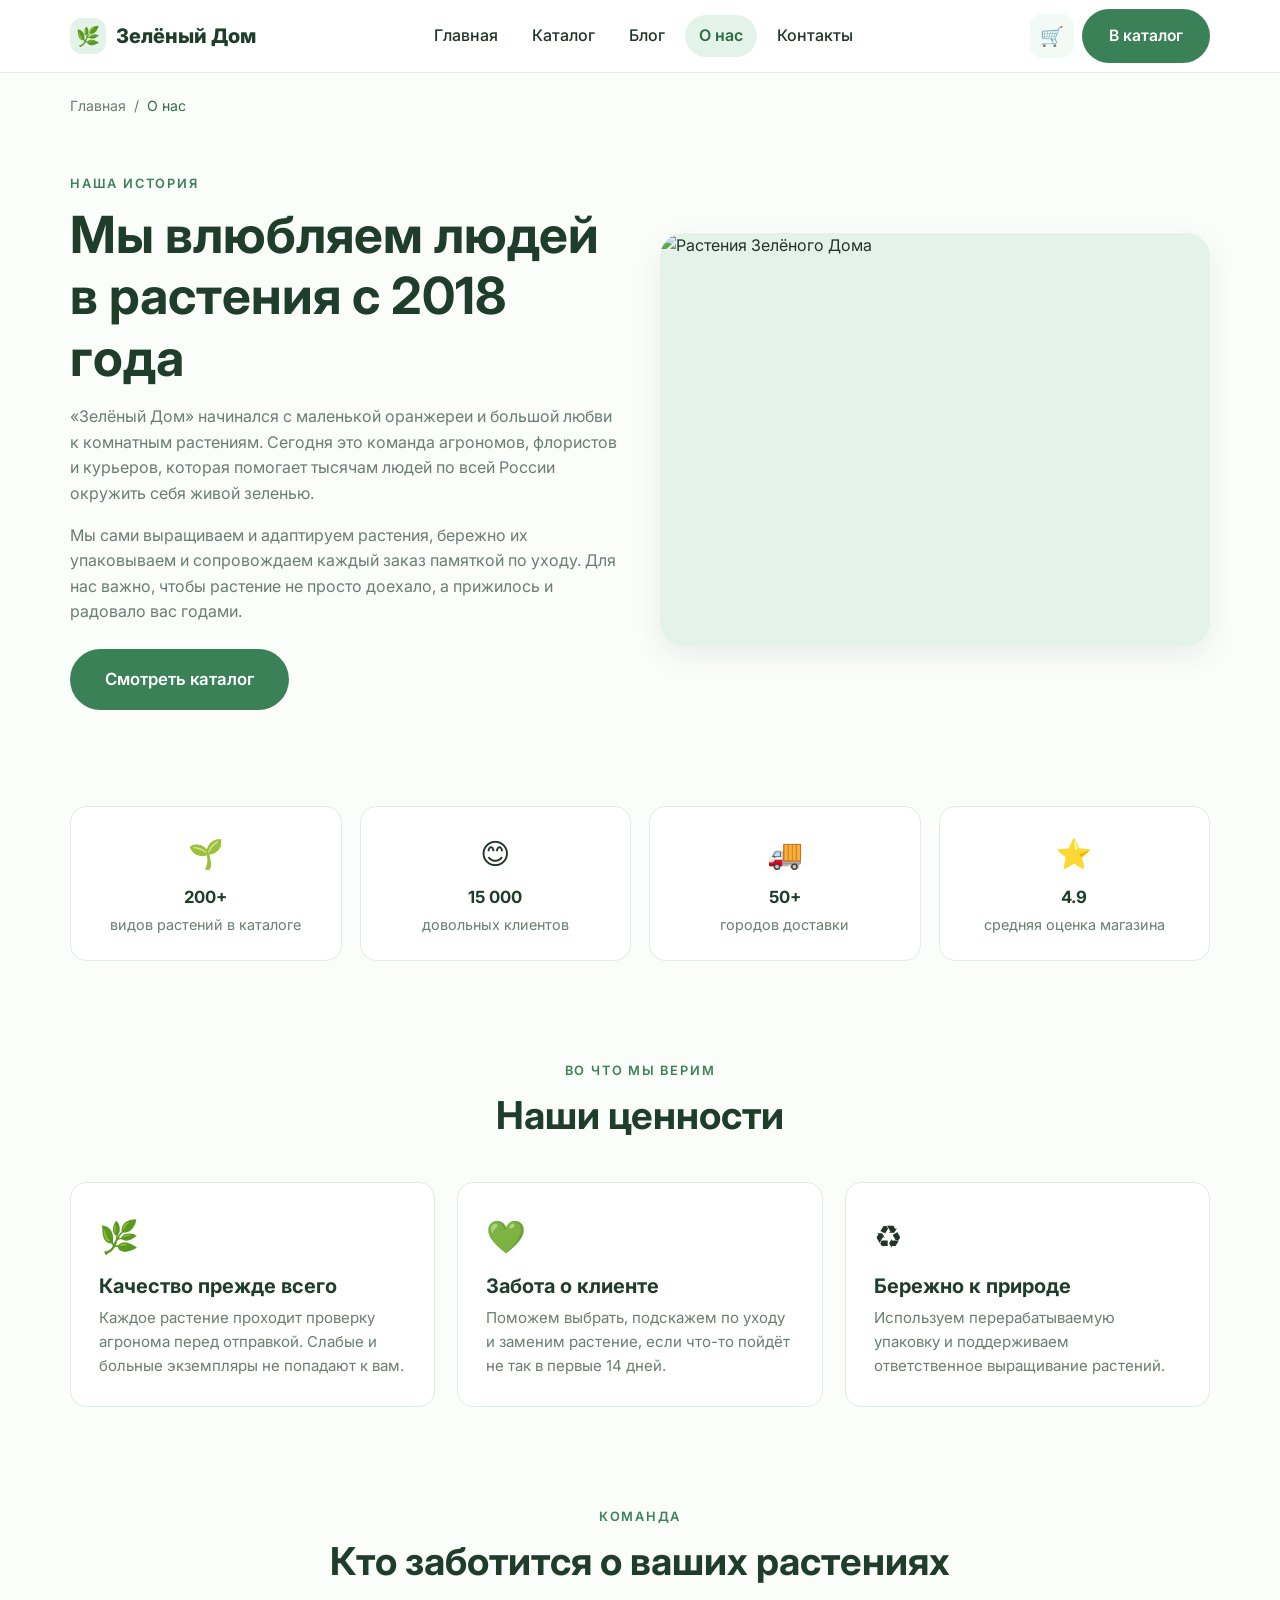
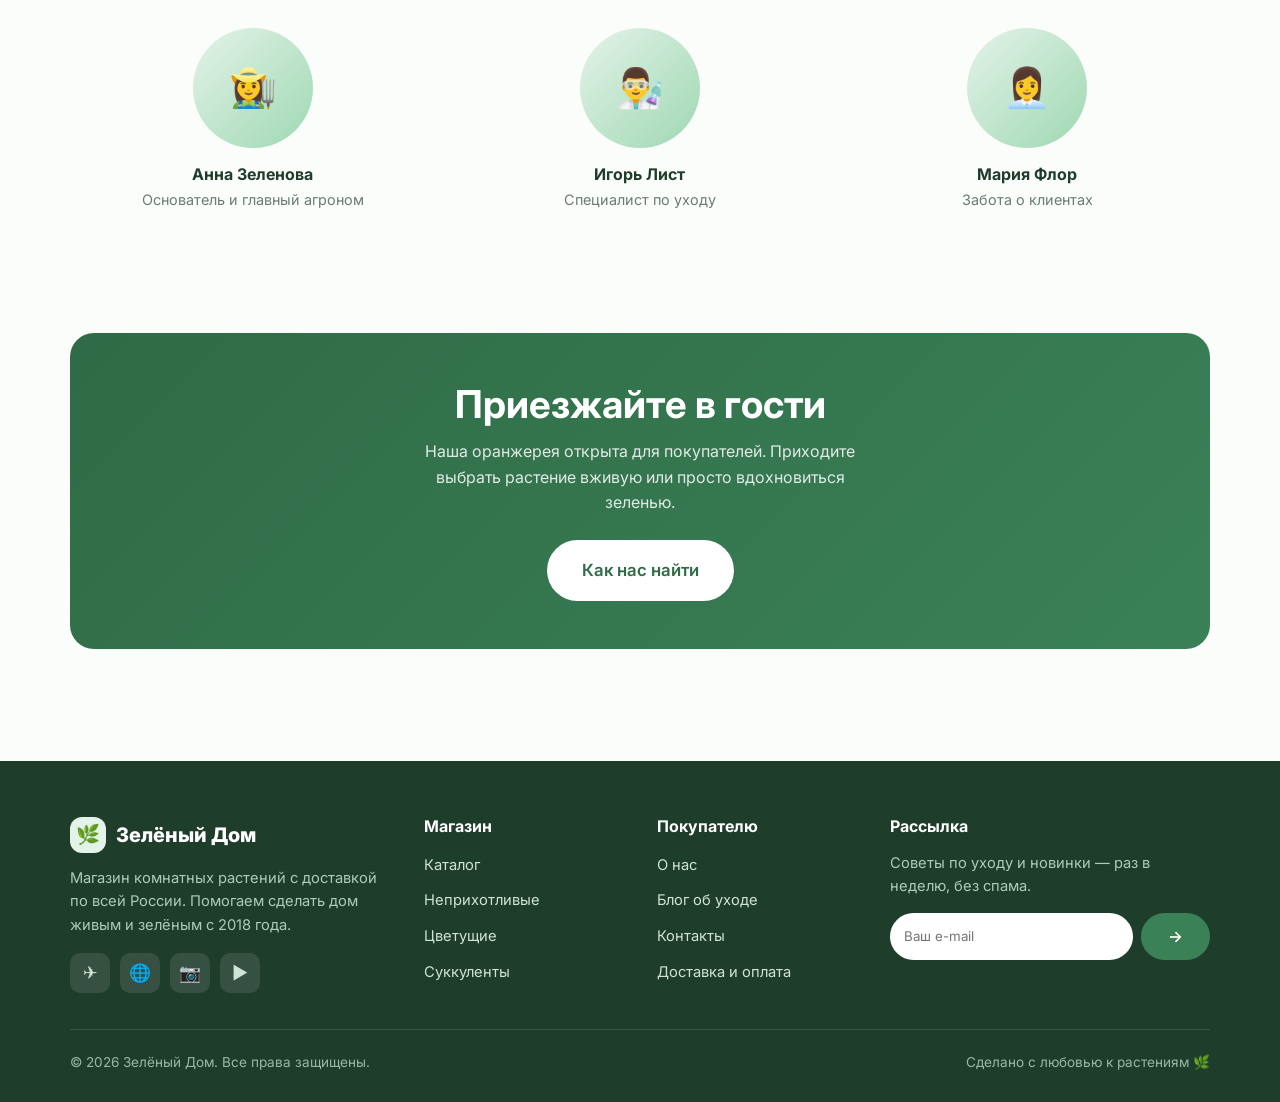
==== about.html @ cf2fc06b "Магазин растений «Зелёный Дом»: многостраничный сайт Главная, каталог с фильтрами, карточки товаров," ====
<!DOCTYPE html>
<html lang="ru">
<head>
  <meta charset="UTF-8">
  <meta name="viewport" content="width=device-width, initial-scale=1.0">
  <title>О нас — Зелёный Дом</title>
  <meta name="description" content="История магазина Зелёный Дом: собственная оранжерея, забота о растениях и клиентах с 2018 года.">
  <link rel="preconnect" href="https://fonts.googleapis.com">
  <link href="https://fonts.googleapis.com/css2?family=Inter:wght@400;500;600;700;800&display=swap" rel="stylesheet">
  <link rel="stylesheet" href="assets/css/style.css">
</head>
<body>
  <div id="site-header"></div>

  <div class="container">
    <nav class="breadcrumbs"><a href="index.html">Главная</a> / <span>О нас</span></nav>
  </div>

  <section class="section section--tight">
    <div class="container">
      <div class="about-hero">
        <div>
          <span class="eyebrow">Наша история</span>
          <h1>Мы влюбляем людей в растения с 2018 года</h1>
          <p style="color:var(--muted); margin:16px 0;">«Зелёный Дом» начинался с маленькой оранжереи и большой любви к комнатным растениям. Сегодня это команда агрономов, флористов и курьеров, которая помогает тысячам людей по всей России окружить себя живой зеленью.</p>
          <p style="color:var(--muted); margin-bottom:24px;">Мы сами выращиваем и адаптируем растения, бережно их упаковываем и сопровождаем каждый заказ памяткой по уходу. Для нас важно, чтобы растение не просто доехало, а прижилось и радовало вас годами.</p>
          <a href="catalog.html" class="btn btn--primary btn--lg">Смотреть каталог</a>
        </div>
        <div class="about-hero__media">
          <img src="https://d8j0ntlcm91z4.cloudfront.net/user_3FA5HrA2WUmKn93gcQgXxpXcgjC/hf_20260625_094816_ffe8cb41-8e81-4eb7-b017-d2959473c478.png" alt="Растения Зелёного Дома">
        </div>
      </div>
    </div>
  </section>

  <!-- Цифры -->
  <section class="section section--tight">
    <div class="container">
      <div class="features">
        <div class="feature"><div class="feature__icon">🌱</div><h3>200+</h3><p>видов растений в каталоге</p></div>
        <div class="feature"><div class="feature__icon">😊</div><h3>15 000</h3><p>довольных клиентов</p></div>
        <div class="feature"><div class="feature__icon">🚚</div><h3>50+</h3><p>городов доставки</p></div>
        <div class="feature"><div class="feature__icon">⭐</div><h3>4.9</h3><p>средняя оценка магазина</p></div>
      </div>
    </div>
  </section>

  <!-- Ценности -->
  <section class="section section--tight">
    <div class="container">
      <div class="section-head"><span class="eyebrow">Во что мы верим</span><h2>Наши ценности</h2></div>
      <div class="values">
        <div class="value"><div class="value__icon">🌿</div><h3>Качество прежде всего</h3><p>Каждое растение проходит проверку агронома перед отправкой. Слабые и больные экземпляры не попадают к вам.</p></div>
        <div class="value"><div class="value__icon">💚</div><h3>Забота о клиенте</h3><p>Поможем выбрать, подскажем по уходу и заменим растение, если что-то пойдёт не так в первые 14 дней.</p></div>
        <div class="value"><div class="value__icon">♻️</div><h3>Бережно к природе</h3><p>Используем перерабатываемую упаковку и поддерживаем ответственное выращивание растений.</p></div>
      </div>
    </div>
  </section>

  <!-- Команда -->
  <section class="section section--tight">
    <div class="container">
      <div class="section-head"><span class="eyebrow">Команда</span><h2>Кто заботится о ваших растениях</h2></div>
      <div class="team">
        <div class="member"><div class="member__avatar">👩‍🌾</div><b>Анна Зеленова</b><span>Основатель и главный агроном</span></div>
        <div class="member"><div class="member__avatar">👨‍🔬</div><b>Игорь Лист</b><span>Специалист по уходу</span></div>
        <div class="member"><div class="member__avatar">👩‍💼</div><b>Мария Флор</b><span>Забота о клиентах</span></div>
      </div>
    </div>
  </section>

  <section class="section">
    <div class="container">
      <div class="cta-band">
        <h2>Приезжайте в гости</h2>
        <p>Наша оранжерея открыта для покупателей. Приходите выбрать растение вживую или просто вдохновиться зеленью.</p>
        <a href="contacts.html" class="btn btn--light btn--lg">Как нас найти</a>
      </div>
    </div>
  </section>

  <div id="site-footer"></div>

  <script src="assets/js/data.js"></script>
  <script src="assets/js/app.js"></script>
</body>
</html>
---- assets/css/style.css ----
/* ============================================================
   Зелёный Дом — магазин растений
   Бело-зелёная палитра, аккуратная типографика, адаптив
   ============================================================ */

:root {
  --green-900: #1f3d2b;
  --green-700: #2f6b46;
  --green-600: #3a8158;
  --green-500: #4caf6e;
  --green-300: #9ed8b1;
  --green-100: #e4f3ea;
  --green-50:  #f2faf5;

  --white: #ffffff;
  --cream: #fbfdfb;
  --ink: #20342a;
  --muted: #6b7d72;
  --line: #e2ece6;

  --gold: #c9a86a;
  --danger: #d8584f;

  --radius: 16px;
  --radius-sm: 10px;
  --shadow: 0 10px 30px rgba(31, 61, 43, 0.08);
  --shadow-lg: 0 20px 50px rgba(31, 61, 43, 0.14);
  --container: 1180px;
  --font: "Inter", "Segoe UI", system-ui, -apple-system, sans-serif;
}

* { box-sizing: border-box; margin: 0; padding: 0; }

html { scroll-behavior: smooth; }

body {
  font-family: var(--font);
  color: var(--ink);
  background: var(--cream);
  line-height: 1.6;
  -webkit-font-smoothing: antialiased;
}

img { max-width: 100%; display: block; }

a { color: inherit; text-decoration: none; }

h1, h2, h3, h4 { line-height: 1.2; color: var(--green-900); font-weight: 700; }
h1 { font-size: clamp(2rem, 5vw, 3.2rem); }
h2 { font-size: clamp(1.6rem, 3.5vw, 2.4rem); }
h3 { font-size: 1.25rem; }

.container {
  width: 100%;
  max-width: var(--container);
  margin: 0 auto;
  padding: 0 20px;
}

.section { padding: 72px 0; }
.section--tight { padding: 48px 0; }

.section-head { text-align: center; max-width: 640px; margin: 0 auto 44px; }
.section-head p { color: var(--muted); margin-top: 12px; }

.eyebrow {
  display: inline-block;
  font-size: .8rem;
  letter-spacing: .14em;
  text-transform: uppercase;
  color: var(--green-600);
  font-weight: 600;
  margin-bottom: 10px;
}

/* ---------- Buttons ---------- */
.btn {
  display: inline-flex;
  align-items: center;
  justify-content: center;
  gap: 8px;
  padding: 13px 26px;
  border-radius: 999px;
  font-weight: 600;
  font-size: .98rem;
  border: 1.5px solid transparent;
  cursor: pointer;
  transition: transform .15s ease, box-shadow .2s ease, background .2s ease, color .2s ease;
  font-family: inherit;
}
.btn:active { transform: translateY(1px); }
.btn--primary { background: var(--green-600); color: #fff; }
.btn--primary:hover { background: var(--green-700); box-shadow: 0 8px 20px rgba(47,107,70,.3); }
.btn--ghost { background: transparent; color: var(--green-700); border-color: var(--green-300); }
.btn--ghost:hover { background: var(--green-100); }
.btn--light { background: #fff; color: var(--green-700); }
.btn--light:hover { box-shadow: var(--shadow); }
.btn--block { width: 100%; }
.btn--lg { padding: 16px 34px; font-size: 1.05rem; }
.btn[disabled] { opacity: .5; cursor: not-allowed; }

/* ---------- Header ---------- */
.header {
  position: sticky;
  top: 0;
  z-index: 100;
  background: rgba(255,255,255,.92);
  backdrop-filter: blur(10px);
  border-bottom: 1px solid var(--line);
}
.header__inner {
  display: flex;
  align-items: center;
  justify-content: space-between;
  height: 72px;
  gap: 20px;
}
.logo { display: flex; align-items: center; gap: 10px; font-weight: 800; font-size: 1.25rem; color: var(--green-900); }
.logo__mark {
  width: 36px; height: 36px;
  display: grid; place-items: center;
  background: var(--green-100);
  border-radius: 12px;
  font-size: 1.2rem;
}
.nav { display: flex; gap: 6px; }
.nav a {
  padding: 8px 14px;
  border-radius: 999px;
  font-weight: 500;
  color: var(--ink);
  transition: background .2s, color .2s;
}
.nav a:hover { background: var(--green-50); color: var(--green-700); }
.nav a.is-active { background: var(--green-100); color: var(--green-700); font-weight: 600; }

.header__actions { display: flex; align-items: center; gap: 8px; }
.icon-btn {
  position: relative;
  width: 44px; height: 44px;
  display: grid; place-items: center;
  border-radius: 12px;
  background: var(--green-50);
  font-size: 1.2rem;
  transition: background .2s;
}
.icon-btn:hover { background: var(--green-100); }
.cart-count {
  position: absolute;
  top: -4px; right: -4px;
  min-width: 20px; height: 20px;
  padding: 0 5px;
  border-radius: 999px;
  background: var(--green-600);
  color: #fff;
  font-size: .72rem;
  font-weight: 700;
  display: grid; place-items: center;
}
.cart-count:empty, .cart-count[data-count="0"] { display: none; }

.burger { display: none; width: 44px; height: 44px; border-radius: 12px; background: var(--green-50); border: none; cursor: pointer; font-size: 1.3rem; }

/* ---------- Hero ---------- */
.hero {
  background: linear-gradient(135deg, var(--green-50) 0%, var(--green-100) 100%);
  overflow: hidden;
}
.hero__inner {
  display: grid;
  grid-template-columns: 1.05fr .95fr;
  align-items: center;
  gap: 40px;
  padding: 70px 0;
}
.hero__text h1 { margin-bottom: 18px; }
.hero__text p { font-size: 1.12rem; color: var(--muted); max-width: 480px; margin-bottom: 28px; }
.hero__cta { display: flex; gap: 12px; flex-wrap: wrap; }
.hero__stats { display: flex; gap: 32px; margin-top: 40px; }
.hero__stats b { display: block; font-size: 1.6rem; color: var(--green-700); }
.hero__stats span { color: var(--muted); font-size: .9rem; }
.hero__media {
  position: relative;
  border-radius: 28px;
  overflow: hidden;
  box-shadow: var(--shadow-lg);
  aspect-ratio: 4/5;
  background: var(--green-300);
}
.hero__media img { width: 100%; height: 100%; object-fit: cover; }
.hero__badge {
  position: absolute;
  left: 18px; bottom: 18px;
  background: rgba(255,255,255,.95);
  padding: 12px 18px;
  border-radius: 14px;
  box-shadow: var(--shadow);
  font-weight: 600;
  font-size: .92rem;
}
.hero__badge span { color: var(--muted); font-weight: 400; display: block; font-size: .8rem; }

/* ---------- Features strip ---------- */
.features { display: grid; grid-template-columns: repeat(4, 1fr); gap: 18px; }
.feature {
  background: #fff;
  border: 1px solid var(--line);
  border-radius: var(--radius);
  padding: 24px;
  text-align: center;
  transition: transform .2s, box-shadow .2s;
}
.feature:hover { transform: translateY(-4px); box-shadow: var(--shadow); }
.feature__icon { font-size: 1.8rem; margin-bottom: 10px; }
.feature h3 { font-size: 1.05rem; margin-bottom: 6px; }
.feature p { color: var(--muted); font-size: .9rem; }

/* ---------- Category chips ---------- */
.chips { display: flex; flex-wrap: wrap; gap: 10px; justify-content: center; }
.chip {
  padding: 9px 18px;
  border-radius: 999px;
  border: 1.5px solid var(--line);
  background: #fff;
  color: var(--ink);
  font-weight: 500;
  font-size: .92rem;
  cursor: pointer;
  transition: all .18s ease;
}
.chip:hover { border-color: var(--green-300); color: var(--green-700); }
.chip.is-active { background: var(--green-600); color: #fff; border-color: var(--green-600); }

/* ---------- Product grid & cards ---------- */
.grid {
  display: grid;
  grid-template-columns: repeat(4, 1fr);
  gap: 24px;
}
.card {
  background: #fff;
  border: 1px solid var(--line);
  border-radius: var(--radius);
  overflow: hidden;
  display: flex;
  flex-direction: column;
  transition: transform .2s ease, box-shadow .2s ease;
  position: relative;
}
.card:hover { transform: translateY(-6px); box-shadow: var(--shadow-lg); }
.card__media {
  position: relative;
  aspect-ratio: 1/1;
  background: linear-gradient(135deg, var(--green-50), var(--green-100));
  overflow: hidden;
}
.card__media img { width: 100%; height: 100%; object-fit: cover; transition: transform .4s ease; }
.card:hover .card__media img { transform: scale(1.05); }
.card__badge {
  position: absolute;
  top: 12px; left: 12px;
  padding: 5px 12px;
  border-radius: 999px;
  background: var(--green-600);
  color: #fff;
  font-size: .72rem;
  font-weight: 700;
  letter-spacing: .03em;
}
.card__badge--sale { background: var(--gold); }
.card__fav {
  position: absolute;
  top: 10px; right: 10px;
  width: 38px; height: 38px;
  border-radius: 50%;
  background: rgba(255,255,255,.9);
  display: grid; place-items: center;
  font-size: 1rem;
  border: none; cursor: pointer;
  transition: transform .15s, background .2s;
}
.card__fav:hover { transform: scale(1.1); background: #fff; }
.card__body { padding: 18px; display: flex; flex-direction: column; flex: 1; gap: 6px; }
.card__latin { font-size: .8rem; color: var(--muted); font-style: italic; }
.card__title { font-size: 1.08rem; color: var(--green-900); font-weight: 700; }
.card__title a:hover { color: var(--green-600); }
.card__short { font-size: .88rem; color: var(--muted); flex: 1; }
.card__meta { display: flex; gap: 12px; font-size: .8rem; color: var(--muted); margin-top: 4px; }
.card__meta span { display: inline-flex; align-items: center; gap: 4px; }
.card__foot { display: flex; align-items: center; justify-content: space-between; margin-top: 12px; gap: 10px; }
.price { display: flex; align-items: baseline; gap: 8px; }
.price b { font-size: 1.25rem; color: var(--green-900); }
.price s { color: var(--muted); font-size: .9rem; }
.card .btn--add { padding: 10px 16px; font-size: .9rem; }

/* ---------- Empty / notice ---------- */
.notice {
  text-align: center;
  padding: 60px 20px;
  color: var(--muted);
}
.notice__emoji { font-size: 3rem; margin-bottom: 14px; }

/* ---------- Breadcrumbs ---------- */
.breadcrumbs { display: flex; gap: 8px; font-size: .88rem; color: var(--muted); padding: 22px 0 4px; flex-wrap: wrap; }
.breadcrumbs a:hover { color: var(--green-600); }
.breadcrumbs span { color: var(--green-700); }

/* ---------- Product page ---------- */
.product {
  display: grid;
  grid-template-columns: 1fr 1fr;
  gap: 44px;
  align-items: start;
  padding: 24px 0 16px;
}
.product__media {
  border-radius: 24px;
  overflow: hidden;
  box-shadow: var(--shadow);
  aspect-ratio: 1/1;
  background: linear-gradient(135deg, var(--green-50), var(--green-100));
  position: relative;
}
.product__media img { width: 100%; height: 100%; object-fit: cover; }
.product__info h1 { margin: 6px 0 4px; }
.product__latin { font-style: italic; color: var(--muted); margin-bottom: 16px; }
.product__price { display: flex; align-items: baseline; gap: 12px; margin: 18px 0; }
.product__price b { font-size: 2rem; color: var(--green-900); }
.product__price s { color: var(--muted); }
.product__desc { color: #41544a; margin-bottom: 22px; }
.specs { display: grid; grid-template-columns: 1fr 1fr; gap: 14px; margin-bottom: 26px; }
.spec {
  background: var(--green-50);
  border-radius: var(--radius-sm);
  padding: 14px 16px;
}
.spec span { display: block; font-size: .78rem; color: var(--muted); margin-bottom: 2px; }
.spec b { color: var(--green-900); font-weight: 600; font-size: .95rem; }
.qty {
  display: inline-flex;
  align-items: center;
  border: 1.5px solid var(--line);
  border-radius: 999px;
  overflow: hidden;
}
.qty button { width: 42px; height: 46px; border: none; background: #fff; font-size: 1.2rem; cursor: pointer; color: var(--green-700); }
.qty button:hover { background: var(--green-50); }
.qty input { width: 46px; text-align: center; border: none; font-size: 1rem; font-weight: 600; font-family: inherit; }
.product__buy { display: flex; gap: 12px; align-items: center; flex-wrap: wrap; margin-bottom: 18px; }
.product__tags { display: flex; gap: 8px; flex-wrap: wrap; }
.tag { background: var(--green-100); color: var(--green-700); padding: 5px 12px; border-radius: 999px; font-size: .8rem; font-weight: 500; }

/* ---------- Cart ---------- */
.cart-layout { display: grid; grid-template-columns: 1.6fr .9fr; gap: 30px; align-items: start; }
.cart-item {
  display: grid;
  grid-template-columns: 90px 1fr auto;
  gap: 16px;
  align-items: center;
  background: #fff;
  border: 1px solid var(--line);
  border-radius: var(--radius);
  padding: 14px;
  margin-bottom: 14px;
}
.cart-item__img { width: 90px; height: 90px; border-radius: 12px; object-fit: cover; background: var(--green-100); }
.cart-item__name { font-weight: 700; color: var(--green-900); }
.cart-item__latin { font-size: .82rem; color: var(--muted); font-style: italic; }
.cart-item__controls { display: flex; align-items: center; gap: 16px; margin-top: 8px; }
.cart-item__price { font-weight: 700; color: var(--green-900); white-space: nowrap; }
.cart-item__remove { background: none; border: none; color: var(--muted); cursor: pointer; font-size: .85rem; transition: color .2s; }
.cart-item__remove:hover { color: var(--danger); }
.qty--sm button { width: 34px; height: 36px; font-size: 1rem; }
.qty--sm input { width: 38px; }

.summary {
  background: #fff;
  border: 1px solid var(--line);
  border-radius: var(--radius);
  padding: 24px;
  position: sticky;
  top: 90px;
}
.summary h3 { margin-bottom: 16px; }
.summary__row { display: flex; justify-content: space-between; padding: 8px 0; color: var(--muted); }
.summary__row--total { border-top: 1px solid var(--line); margin-top: 8px; padding-top: 16px; color: var(--green-900); font-size: 1.2rem; font-weight: 700; }
.summary__row--total span:last-child { color: var(--green-700); }
.promo { display: flex; gap: 8px; margin: 14px 0; }
.promo input { flex: 1; }

/* ---------- Forms ---------- */
.field { margin-bottom: 16px; }
.field label { display: block; font-size: .88rem; font-weight: 600; color: var(--green-900); margin-bottom: 6px; }
.field input, .field textarea, .field select {
  width: 100%;
  padding: 12px 14px;
  border: 1.5px solid var(--line);
  border-radius: var(--radius-sm);
  font-family: inherit;
  font-size: .98rem;
  background: #fff;
  transition: border .2s, box-shadow .2s;
}
.field input:focus, .field textarea:focus, .field select:focus {
  outline: none;
  border-color: var(--green-500);
  box-shadow: 0 0 0 3px var(--green-100);
}
.field textarea { resize: vertical; min-height: 110px; }
.field--error input, .field--error textarea { border-color: var(--danger); }
.field__err { color: var(--danger); font-size: .8rem; margin-top: 4px; display: none; }
.field--error .field__err { display: block; }
.form-row { display: grid; grid-template-columns: 1fr 1fr; gap: 16px; }
.radio-card {
  display: flex; gap: 12px; align-items: flex-start;
  border: 1.5px solid var(--line);
  border-radius: var(--radius-sm);
  padding: 14px;
  cursor: pointer;
  margin-bottom: 10px;
  transition: border .2s, background .2s;
}
.radio-card:hover { border-color: var(--green-300); }
.radio-card input { margin-top: 4px; accent-color: var(--green-600); }
.radio-card b { color: var(--green-900); }
.radio-card span { display: block; font-size: .85rem; color: var(--muted); }
.radio-card:has(input:checked) { border-color: var(--green-500); background: var(--green-50); }

/* ---------- Blog ---------- */
.article-card {
  background: #fff;
  border: 1px solid var(--line);
  border-radius: var(--radius);
  overflow: hidden;
  display: flex;
  flex-direction: column;
  transition: transform .2s, box-shadow .2s;
}
.article-card:hover { transform: translateY(-5px); box-shadow: var(--shadow); }
.article-card__media { aspect-ratio: 16/10; background: linear-gradient(135deg, var(--green-100), var(--green-300)); overflow: hidden; }
.article-card__media img { width: 100%; height: 100%; object-fit: cover; }
.article-card__body { padding: 20px; display: flex; flex-direction: column; gap: 10px; flex: 1; }
.article-card__tag { align-self: flex-start; background: var(--green-100); color: var(--green-700); font-size: .75rem; font-weight: 600; padding: 4px 10px; border-radius: 999px; }
.article-card h3 { font-size: 1.15rem; }
.article-card__date { font-size: .82rem; color: var(--muted); }
.article-card p { color: var(--muted); font-size: .92rem; flex: 1; }
.article-card__more { color: var(--green-600); font-weight: 600; font-size: .9rem; }

.post { max-width: 760px; margin: 0 auto; }
.post__cover { border-radius: 22px; overflow: hidden; margin: 20px 0 28px; aspect-ratio: 16/8; background: var(--green-100); }
.post__cover img { width: 100%; height: 100%; object-fit: cover; }
.post__meta { display: flex; gap: 12px; align-items: center; color: var(--muted); font-size: .9rem; margin-bottom: 14px; }
.post p { margin-bottom: 16px; color: #41544a; font-size: 1.05rem; }

/* ---------- About ---------- */
.about-hero { display: grid; grid-template-columns: 1fr 1fr; gap: 40px; align-items: center; }
.about-hero__media { border-radius: 24px; overflow: hidden; box-shadow: var(--shadow); aspect-ratio: 4/3; background: var(--green-100); }
.about-hero__media img { width: 100%; height: 100%; object-fit: cover; }
.values { display: grid; grid-template-columns: repeat(3, 1fr); gap: 22px; }
.value { background: #fff; border: 1px solid var(--line); border-radius: var(--radius); padding: 28px; }
.value__icon { font-size: 2rem; margin-bottom: 12px; }
.value h3 { margin-bottom: 8px; }
.value p { color: var(--muted); font-size: .94rem; }
.team { display: grid; grid-template-columns: repeat(3, 1fr); gap: 22px; }
.member { text-align: center; }
.member__avatar { width: 120px; height: 120px; border-radius: 50%; margin: 0 auto 14px; background: linear-gradient(135deg, var(--green-100), var(--green-300)); display: grid; place-items: center; font-size: 2.4rem; }
.member b { display: block; color: var(--green-900); }
.member span { color: var(--muted); font-size: .9rem; }

/* ---------- Contacts ---------- */
.contacts-layout { display: grid; grid-template-columns: 1fr 1fr; gap: 40px; align-items: start; }
.contact-list { list-style: none; display: flex; flex-direction: column; gap: 18px; }
.contact-list li { display: flex; gap: 14px; align-items: flex-start; }
.contact-list .ci { width: 46px; height: 46px; border-radius: 12px; background: var(--green-100); display: grid; place-items: center; font-size: 1.3rem; flex-shrink: 0; }
.contact-list span { display: block; font-size: .82rem; color: var(--muted); }
.contact-list b { color: var(--green-900); }
.map-embed { border-radius: 20px; overflow: hidden; height: 280px; border: 1px solid var(--line); margin-top: 24px; }
.map-embed iframe { width: 100%; height: 100%; border: 0; }

/* ---------- CTA band ---------- */
.cta-band {
  background: linear-gradient(135deg, var(--green-700), var(--green-600));
  color: #fff;
  border-radius: 24px;
  padding: 48px;
  text-align: center;
}
.cta-band h2 { color: #fff; margin-bottom: 12px; }
.cta-band p { color: rgba(255,255,255,.85); max-width: 480px; margin: 0 auto 24px; }

/* ---------- Toast ---------- */
.toast {
  position: fixed;
  bottom: 24px; left: 50%;
  transform: translateX(-50%) translateY(120px);
  background: var(--green-900);
  color: #fff;
  padding: 14px 22px;
  border-radius: 999px;
  box-shadow: var(--shadow-lg);
  font-weight: 500;
  z-index: 1000;
  transition: transform .3s cubic-bezier(.2,.8,.2,1);
  display: flex; align-items: center; gap: 8px;
}
.toast.is-visible { transform: translateX(-50%) translateY(0); }

/* ---------- Footer ---------- */
.footer { background: var(--green-900); color: #cfe3d6; padding: 56px 0 28px; margin-top: 40px; }
.footer__grid { display: grid; grid-template-columns: 1.6fr 1fr 1fr 1.4fr; gap: 30px; margin-bottom: 36px; }
.footer__grid h4 { color: #fff; margin-bottom: 16px; font-size: 1rem; }
.footer .logo { color: #fff; margin-bottom: 14px; }
.footer p { font-size: .92rem; color: #aecbb9; }
.footer ul { list-style: none; display: flex; flex-direction: column; gap: 10px; }
.footer ul a { color: #cfe3d6; font-size: .92rem; transition: color .2s; }
.footer ul a:hover { color: #fff; }
.footer__news { display: flex; gap: 8px; margin-top: 14px; }
.footer__news input { flex: 1; padding: 11px 14px; border-radius: 999px; border: none; font-family: inherit; }
.socials { display: flex; gap: 10px; margin-top: 16px; }
.socials a { width: 40px; height: 40px; border-radius: 10px; background: rgba(255,255,255,.1); display: grid; place-items: center; font-size: 1.1rem; transition: background .2s; }
.socials a:hover { background: rgba(255,255,255,.2); }
.footer__bottom { border-top: 1px solid rgba(255,255,255,.12); padding-top: 22px; display: flex; justify-content: space-between; gap: 16px; flex-wrap: wrap; font-size: .85rem; color: #9bb8a7; }

/* ---------- Image fallback (если CDN недоступен) ---------- */
.img-fallback::after {
  content: "🪴";
  position: absolute;
  inset: 0;
  display: grid;
  place-items: center;
  font-size: 3.4rem;
  background: linear-gradient(135deg, var(--green-50), var(--green-100));
}
.hide-sm { display: inline-flex; }

/* ---------- Mobile menu ---------- */
.mobile-nav {
  display: none;
  position: fixed;
  inset: 72px 0 0;
  background: #fff;
  z-index: 99;
  padding: 24px 20px;
  flex-direction: column;
  gap: 6px;
}
.mobile-nav.is-open { display: flex; }
.mobile-nav a { padding: 14px 16px; border-radius: 12px; font-weight: 600; font-size: 1.05rem; }
.mobile-nav a:hover { background: var(--green-50); }

/* ---------- Responsive ---------- */
@media (max-width: 960px) {
  .grid { grid-template-columns: repeat(3, 1fr); }
  .features { grid-template-columns: repeat(2, 1fr); }
  .footer__grid { grid-template-columns: 1fr 1fr; }
}
@media (max-width: 760px) {
  .nav { display: none; }
  .hide-sm { display: none; }
  .burger { display: grid; place-items: center; }
  .hero__inner { grid-template-columns: 1fr; }
  .hero__media { order: -1; aspect-ratio: 16/12; }
  .product { grid-template-columns: 1fr; }
  .cart-layout { grid-template-columns: 1fr; }
  .about-hero, .contacts-layout { grid-template-columns: 1fr; }
  .values, .team { grid-template-columns: 1fr; }
  .grid { grid-template-columns: repeat(2, 1fr); }
  .form-row { grid-template-columns: 1fr; }
  .summary { position: static; }
  .cta-band { padding: 32px 22px; }
}
@media (max-width: 460px) {
  .grid { grid-template-columns: 1fr; }
  .features { grid-template-columns: 1fr; }
  .specs { grid-template-columns: 1fr; }
  .hero__stats { gap: 20px; }
}
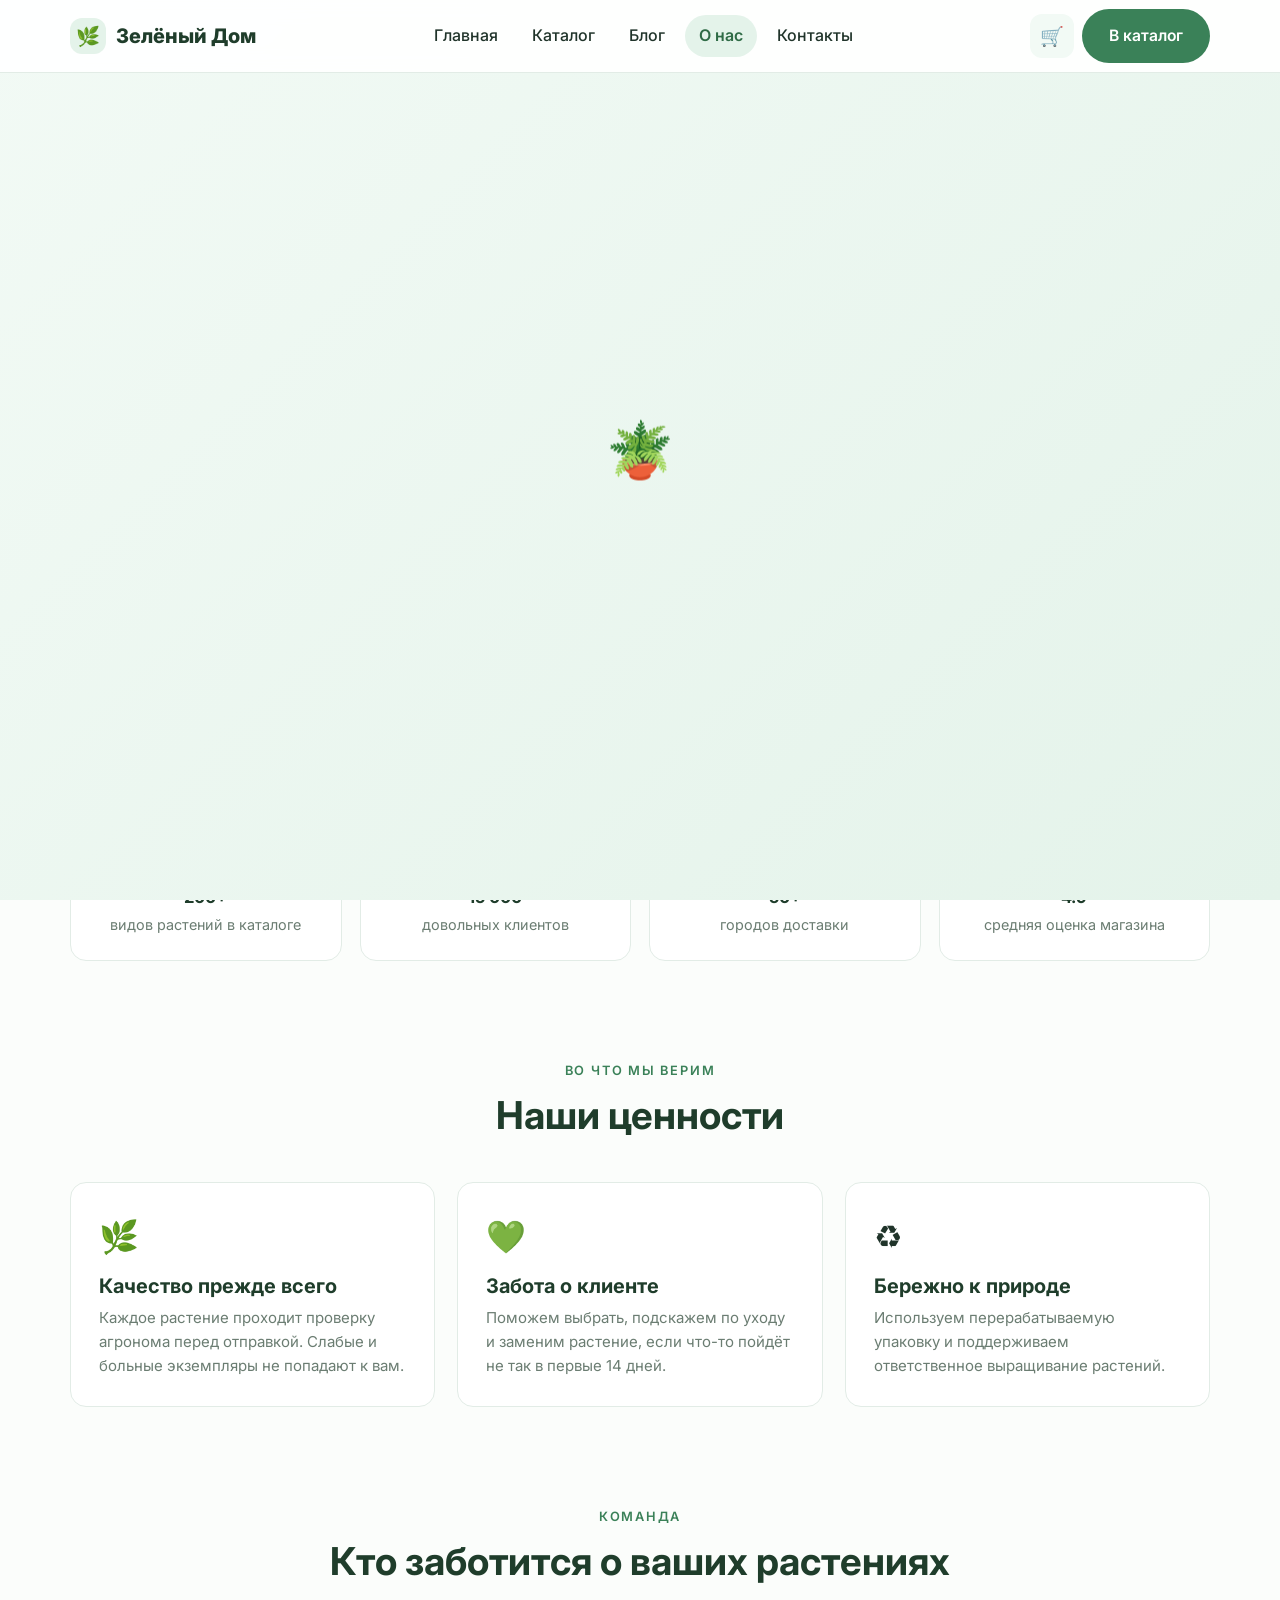
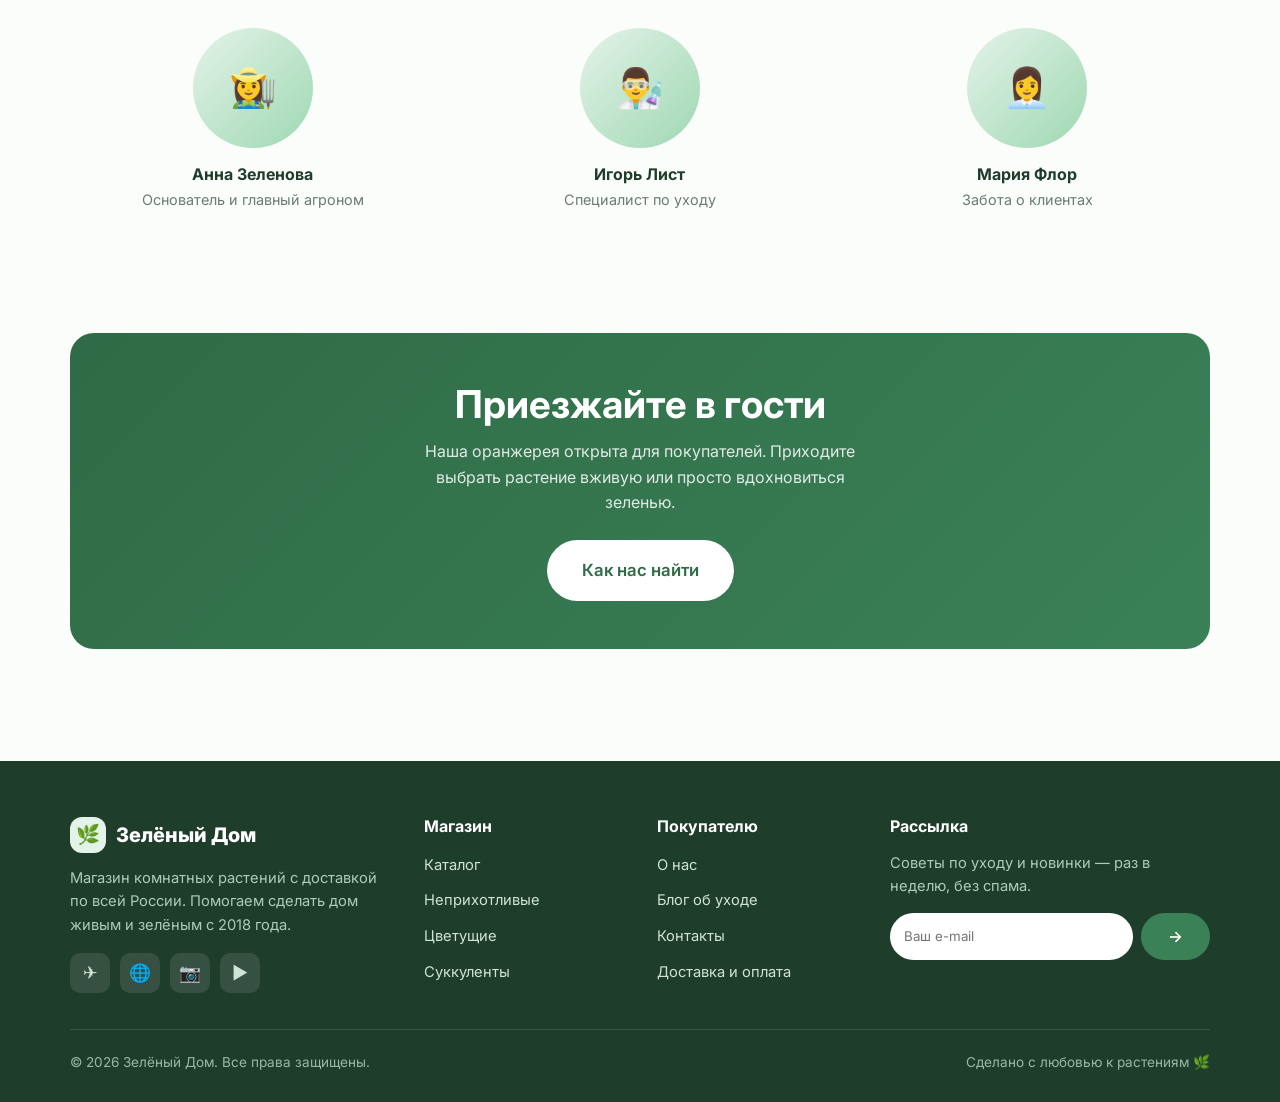
==== commit 9f31229e: "Заглушки для hero-изображений на главной и странице О нас Co-Authored-By: Claude Opus 4.8 <noreply@a" ====
--- a/about.html
+++ b/about.html
@@ -27,7 +27,7 @@
           <a href="catalog.html" class="btn btn--primary btn--lg">Смотреть каталог</a>
         </div>
         <div class="about-hero__media">
-          <img src="https://d8j0ntlcm91z4.cloudfront.net/user_3FA5HrA2WUmKn93gcQgXxpXcgjC/hf_20260625_094816_ffe8cb41-8e81-4eb7-b017-d2959473c478.png" alt="Растения Зелёного Дома">
+          <img src="https://d8j0ntlcm91z4.cloudfront.net/user_3FA5HrA2WUmKn93gcQgXxpXcgjC/hf_20260625_094816_ffe8cb41-8e81-4eb7-b017-d2959473c478.png" alt="Растения Зелёного Дома" onerror="this.style.display='none';this.parentElement.classList.add('img-fallback');">
         </div>
       </div>
     </div>
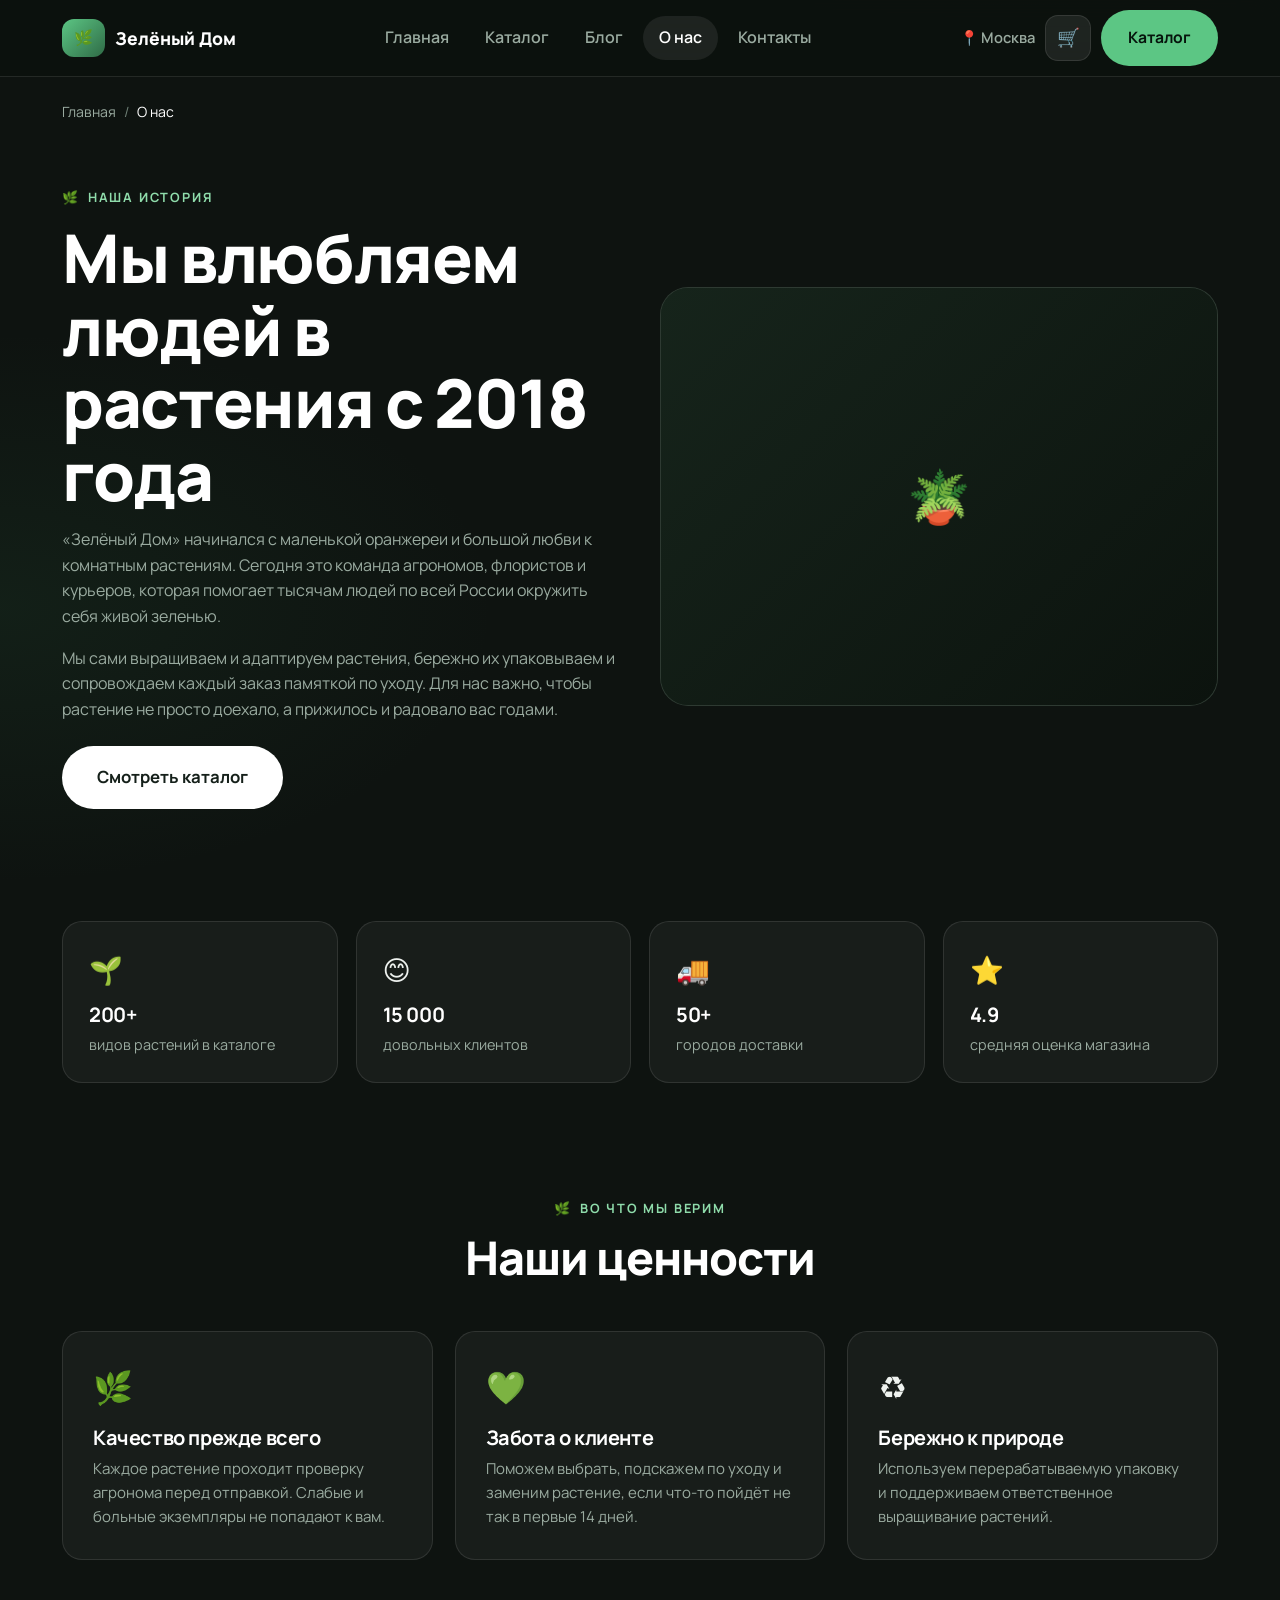
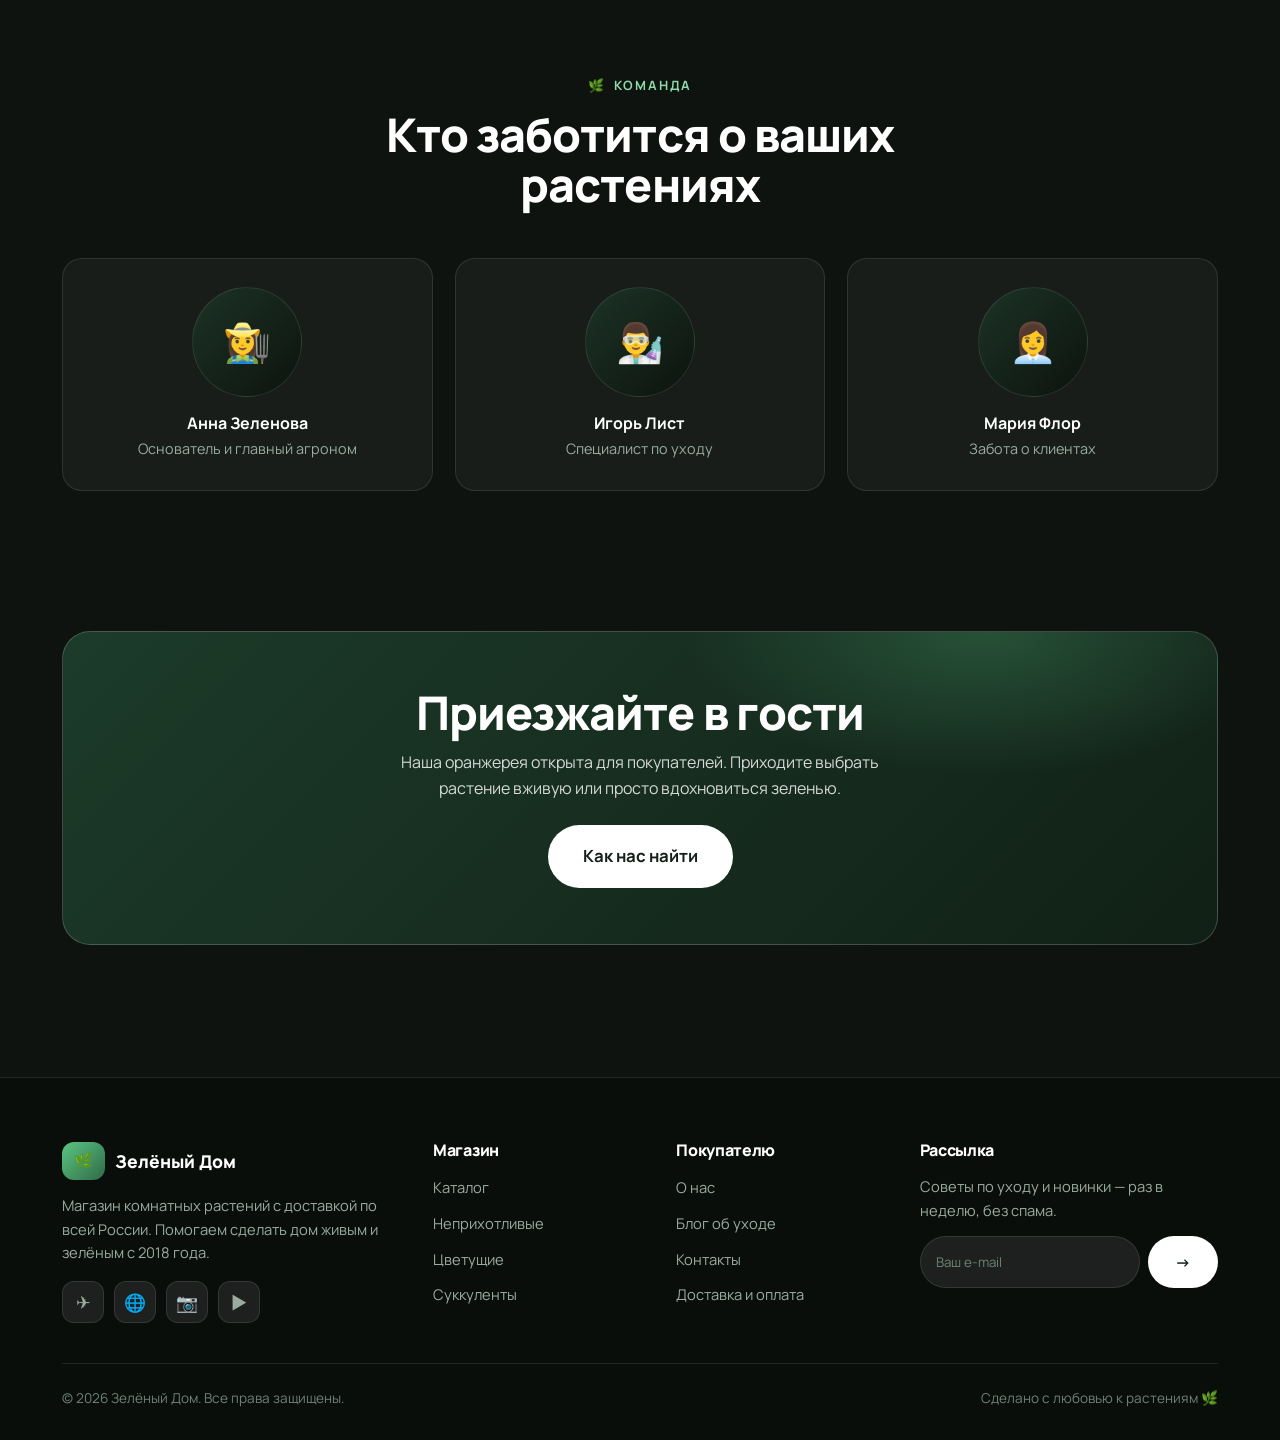
==== commit f8802f14: "Редизайн в тёмную премиум-тему (озеленение дома и офиса) - Полностью тёмная дизайн-система: тёмно-зе" ====
--- a/about.html
+++ b/about.html
@@ -6,7 +6,7 @@
   <title>О нас — Зелёный Дом</title>
   <meta name="description" content="История магазина Зелёный Дом: собственная оранжерея, забота о растениях и клиентах с 2018 года.">
   <link rel="preconnect" href="https://fonts.googleapis.com">
-  <link href="https://fonts.googleapis.com/css2?family=Inter:wght@400;500;600;700;800&display=swap" rel="stylesheet">
+  <link href="https://fonts.googleapis.com/css2?family=Manrope:wght@400;500;600;700;800&family=Inter:wght@400;500;600;700;800&display=swap" rel="stylesheet">
   <link rel="stylesheet" href="assets/css/style.css">
 </head>
 <body>
@@ -27,7 +27,7 @@
           <a href="catalog.html" class="btn btn--primary btn--lg">Смотреть каталог</a>
         </div>
         <div class="about-hero__media">
-          <img src="https://d8j0ntlcm91z4.cloudfront.net/user_3FA5HrA2WUmKn93gcQgXxpXcgjC/hf_20260625_094816_ffe8cb41-8e81-4eb7-b017-d2959473c478.png" alt="Растения Зелёного Дома" onerror="this.style.display='none';this.parentElement.classList.add('img-fallback');">
+          <img src="https://d8j0ntlcm91z4.cloudfront.net/user_3FA5HrA2WUmKn93gcQgXxpXcgjC/hf_20260625_185030_73b6a8db-3811-4884-949b-9588f425d42b.png" alt="Озеленённое пространство" onerror="this.style.display='none';this.parentElement.classList.add('img-fallback');">
         </div>
       </div>
     </div>
--- a/assets/css/style.css
+++ b/assets/css/style.css
@@ -1,578 +1,474 @@
 /* ============================================================
-   Зелёный Дом — магазин растений
-   Бело-зелёная палитра, аккуратная типографика, адаптив
+   Зелёный Дом — тёмная премиум-тема (озеленение)
+   Тёмно-зелёный фон, стеклянные карточки, белый шрифт, зелёные акценты
    ============================================================ */
 
 :root {
-  --green-900: #1f3d2b;
-  --green-700: #2f6b46;
-  --green-600: #3a8158;
-  --green-500: #4caf6e;
-  --green-300: #9ed8b1;
-  --green-100: #e4f3ea;
-  --green-50:  #f2faf5;
+  --bg:        #0e1310;
+  --bg-2:      #0a0e0b;
+  --surface:   rgba(255, 255, 255, 0.045);
+  --surface-2: rgba(255, 255, 255, 0.08);
+  --surface-3: rgba(255, 255, 255, 0.12);
+  --border:    rgba(255, 255, 255, 0.10);
+  --border-2:  rgba(255, 255, 255, 0.18);
+
+  --text:   #eef2ef;
+  --muted:  #9aaba0;
+  --faint:  #6f8076;
+
+  --green:      #5cc684;
+  --green-soft: #8fdcab;
+  --green-deep: #2f6b46;
+  --green-glow: rgba(92, 198, 132, 0.25);
 
   --white: #ffffff;
-  --cream: #fbfdfb;
-  --ink: #20342a;
-  --muted: #6b7d72;
-  --line: #e2ece6;
-
-  --gold: #c9a86a;
-  --danger: #d8584f;
-
-  --radius: 16px;
-  --radius-sm: 10px;
-  --shadow: 0 10px 30px rgba(31, 61, 43, 0.08);
-  --shadow-lg: 0 20px 50px rgba(31, 61, 43, 0.14);
-  --container: 1180px;
-  --font: "Inter", "Segoe UI", system-ui, -apple-system, sans-serif;
+  --gold:  #cbb079;
+  --danger:#ff6b61;
+
+  --radius:    20px;
+  --radius-lg: 28px;
+  --radius-sm: 14px;
+  --shadow:    0 18px 50px rgba(0, 0, 0, 0.45);
+  --shadow-sm: 0 10px 30px rgba(0, 0, 0, 0.35);
+  --container: 1200px;
+  --font: "Manrope", "Inter", "Segoe UI", system-ui, -apple-system, sans-serif;
 }
 
 * { box-sizing: border-box; margin: 0; padding: 0; }
-
 html { scroll-behavior: smooth; }
 
 body {
   font-family: var(--font);
-  color: var(--ink);
-  background: var(--cream);
+  color: var(--text);
+  background:
+    radial-gradient(1200px 600px at 80% -10%, rgba(92,198,132,0.10), transparent 60%),
+    radial-gradient(900px 500px at 0% 20%, rgba(47,107,70,0.14), transparent 55%),
+    var(--bg);
   line-height: 1.6;
   -webkit-font-smoothing: antialiased;
 }
 
 img { max-width: 100%; display: block; }
-
 a { color: inherit; text-decoration: none; }
 
-h1, h2, h3, h4 { line-height: 1.2; color: var(--green-900); font-weight: 700; }
-h1 { font-size: clamp(2rem, 5vw, 3.2rem); }
-h2 { font-size: clamp(1.6rem, 3.5vw, 2.4rem); }
-h3 { font-size: 1.25rem; }
-
-.container {
-  width: 100%;
-  max-width: var(--container);
-  margin: 0 auto;
-  padding: 0 20px;
-}
-
-.section { padding: 72px 0; }
-.section--tight { padding: 48px 0; }
-
-.section-head { text-align: center; max-width: 640px; margin: 0 auto 44px; }
-.section-head p { color: var(--muted); margin-top: 12px; }
+h1, h2, h3, h4 { line-height: 1.08; color: #fff; font-weight: 800; letter-spacing: -0.02em; }
+h1 { font-size: clamp(2.4rem, 5.5vw, 4.2rem); }
+h2 { font-size: clamp(1.8rem, 4vw, 2.9rem); }
+h3 { font-size: 1.25rem; font-weight: 700; }
+
+.container { width: 100%; max-width: var(--container); margin: 0 auto; padding: 0 22px; }
+.section { padding: 84px 0; }
+.section--tight { padding: 56px 0; }
+
+.section-head { max-width: 720px; margin: 0 auto 48px; text-align: center; }
+.section-head p { color: var(--muted); margin-top: 14px; font-size: 1.05rem; }
 
 .eyebrow {
-  display: inline-block;
-  font-size: .8rem;
-  letter-spacing: .14em;
-  text-transform: uppercase;
-  color: var(--green-600);
-  font-weight: 600;
-  margin-bottom: 10px;
-}
+  display: inline-flex; align-items: center; gap: 8px;
+  font-size: .8rem; letter-spacing: .14em; text-transform: uppercase;
+  color: var(--green-soft); font-weight: 700; margin-bottom: 14px;
+}
+.eyebrow::before { content: "🌿"; }
 
 /* ---------- Buttons ---------- */
 .btn {
-  display: inline-flex;
-  align-items: center;
-  justify-content: center;
-  gap: 8px;
-  padding: 13px 26px;
-  border-radius: 999px;
-  font-weight: 600;
-  font-size: .98rem;
-  border: 1.5px solid transparent;
-  cursor: pointer;
-  transition: transform .15s ease, box-shadow .2s ease, background .2s ease, color .2s ease;
-  font-family: inherit;
+  display: inline-flex; align-items: center; justify-content: center; gap: 10px;
+  padding: 14px 26px; border-radius: 999px; font-weight: 700; font-size: .98rem;
+  border: 1.5px solid transparent; cursor: pointer; font-family: inherit;
+  transition: transform .15s ease, box-shadow .25s ease, background .25s ease, color .2s, border-color .2s;
 }
 .btn:active { transform: translateY(1px); }
-.btn--primary { background: var(--green-600); color: #fff; }
-.btn--primary:hover { background: var(--green-700); box-shadow: 0 8px 20px rgba(47,107,70,.3); }
-.btn--ghost { background: transparent; color: var(--green-700); border-color: var(--green-300); }
-.btn--ghost:hover { background: var(--green-100); }
-.btn--light { background: #fff; color: var(--green-700); }
-.btn--light:hover { box-shadow: var(--shadow); }
+.btn--primary { background: #fff; color: #15201a; }
+.btn--primary:hover { box-shadow: 0 12px 30px rgba(255,255,255,.18); transform: translateY(-2px); }
+.btn--green { background: var(--green); color: #06140c; }
+.btn--green:hover { background: var(--green-soft); box-shadow: 0 12px 30px var(--green-glow); transform: translateY(-2px); }
+.btn--ghost { background: var(--surface-2); color: #fff; border-color: var(--border-2); backdrop-filter: blur(8px); }
+.btn--ghost:hover { background: var(--surface-3); }
+.btn--light { background: #fff; color: #15201a; }
+.btn--light:hover { box-shadow: var(--shadow-sm); transform: translateY(-2px); }
 .btn--block { width: 100%; }
-.btn--lg { padding: 16px 34px; font-size: 1.05rem; }
+.btn--lg { padding: 17px 34px; font-size: 1.05rem; }
 .btn[disabled] { opacity: .5; cursor: not-allowed; }
+.btn .arrow { display: inline-grid; place-items: center; width: 24px; height: 24px; border-radius: 50%; background: rgba(0,0,0,.12); font-size: .85rem; }
 
 /* ---------- Header ---------- */
 .header {
-  position: sticky;
-  top: 0;
-  z-index: 100;
-  background: rgba(255,255,255,.92);
-  backdrop-filter: blur(10px);
-  border-bottom: 1px solid var(--line);
-}
-.header__inner {
-  display: flex;
-  align-items: center;
-  justify-content: space-between;
-  height: 72px;
-  gap: 20px;
-}
-.logo { display: flex; align-items: center; gap: 10px; font-weight: 800; font-size: 1.25rem; color: var(--green-900); }
+  position: sticky; top: 0; z-index: 100;
+  background: rgba(12, 17, 13, 0.72);
+  backdrop-filter: blur(16px);
+  border-bottom: 1px solid var(--border);
+}
+.header__inner { display: flex; align-items: center; justify-content: space-between; height: 76px; gap: 20px; }
+.logo { display: inline-flex; align-items: center; gap: 10px; font-weight: 800; font-size: 1.1rem; color: #fff; }
 .logo__mark {
-  width: 36px; height: 36px;
+  display: inline-grid; place-items: center; padding: 7px 12px; border-radius: 12px;
+  background: linear-gradient(135deg, var(--green), var(--green-deep)); font-size: .95rem; color: #06140c; font-weight: 800;
+}
+.nav { display: flex; gap: 4px; }
+.nav a { padding: 9px 16px; border-radius: 999px; font-weight: 600; color: var(--muted); transition: background .2s, color .2s; }
+.nav a:hover { background: var(--surface-2); color: #fff; }
+.nav a.is-active { background: var(--surface-2); color: #fff; }
+
+.header__actions { display: flex; align-items: center; gap: 10px; }
+.header__city { color: var(--muted); font-weight: 600; font-size: .92rem; display: inline-flex; align-items: center; gap: 6px; }
+.icon-btn {
+  position: relative; width: 46px; height: 46px; display: grid; place-items: center;
+  border-radius: 13px; background: var(--surface-2); border: 1px solid var(--border); font-size: 1.15rem;
+  transition: background .2s, border-color .2s;
+}
+.icon-btn:hover { background: var(--surface-3); border-color: var(--border-2); }
+.cart-count {
+  position: absolute; top: -5px; right: -5px; min-width: 20px; height: 20px; padding: 0 5px;
+  border-radius: 999px; background: var(--green); color: #06140c; font-size: .72rem; font-weight: 800;
   display: grid; place-items: center;
-  background: var(--green-100);
-  border-radius: 12px;
-  font-size: 1.2rem;
-}
-.nav { display: flex; gap: 6px; }
-.nav a {
-  padding: 8px 14px;
-  border-radius: 999px;
-  font-weight: 500;
-  color: var(--ink);
-  transition: background .2s, color .2s;
-}
-.nav a:hover { background: var(--green-50); color: var(--green-700); }
-.nav a.is-active { background: var(--green-100); color: var(--green-700); font-weight: 600; }
-
-.header__actions { display: flex; align-items: center; gap: 8px; }
-.icon-btn {
-  position: relative;
-  width: 44px; height: 44px;
-  display: grid; place-items: center;
-  border-radius: 12px;
-  background: var(--green-50);
-  font-size: 1.2rem;
-  transition: background .2s;
-}
-.icon-btn:hover { background: var(--green-100); }
-.cart-count {
-  position: absolute;
-  top: -4px; right: -4px;
-  min-width: 20px; height: 20px;
-  padding: 0 5px;
-  border-radius: 999px;
-  background: var(--green-600);
-  color: #fff;
-  font-size: .72rem;
-  font-weight: 700;
-  display: grid; place-items: center;
-}
-.cart-count:empty, .cart-count[data-count="0"] { display: none; }
-
-.burger { display: none; width: 44px; height: 44px; border-radius: 12px; background: var(--green-50); border: none; cursor: pointer; font-size: 1.3rem; }
+}
+.cart-count[data-count="0"] { display: none; }
+.burger { display: none; width: 46px; height: 46px; border-radius: 13px; background: var(--surface-2); border: 1px solid var(--border); cursor: pointer; font-size: 1.3rem; color: #fff; }
 
 /* ---------- Hero ---------- */
-.hero {
-  background: linear-gradient(135deg, var(--green-50) 0%, var(--green-100) 100%);
-  overflow: hidden;
-}
-.hero__inner {
-  display: grid;
-  grid-template-columns: 1.05fr .95fr;
-  align-items: center;
-  gap: 40px;
-  padding: 70px 0;
-}
-.hero__text h1 { margin-bottom: 18px; }
-.hero__text p { font-size: 1.12rem; color: var(--muted); max-width: 480px; margin-bottom: 28px; }
+.hero { position: relative; overflow: hidden; border-bottom: 1px solid var(--border); }
+.hero__bg { position: absolute; inset: 0; z-index: 0; }
+.hero__bg img { width: 100%; height: 100%; object-fit: cover; opacity: .55; }
+.hero__bg::after {
+  content: ""; position: absolute; inset: 0;
+  background: linear-gradient(90deg, rgba(10,14,11,.96) 0%, rgba(10,14,11,.78) 40%, rgba(10,14,11,.55) 100%),
+              linear-gradient(0deg, var(--bg) 2%, transparent 40%);
+}
+.hero--plain .hero__bg { background: radial-gradient(700px 400px at 75% 10%, rgba(92,198,132,.16), transparent 60%); }
+.hero__inner { position: relative; z-index: 1; display: grid; grid-template-columns: 1.15fr .85fr; align-items: center; gap: 44px; padding: 92px 0; }
+.hero__text h1 { margin-bottom: 20px; }
+.hero__text p { font-size: 1.14rem; color: #cdd8d0; max-width: 440px; margin-bottom: 30px; }
 .hero__cta { display: flex; gap: 12px; flex-wrap: wrap; }
-.hero__stats { display: flex; gap: 32px; margin-top: 40px; }
-.hero__stats b { display: block; font-size: 1.6rem; color: var(--green-700); }
+.hero__stats { display: flex; gap: 34px; margin-top: 44px; }
+.hero__stats b { display: block; font-size: 1.8rem; color: #fff; font-weight: 800; }
 .hero__stats span { color: var(--muted); font-size: .9rem; }
-.hero__media {
-  position: relative;
-  border-radius: 28px;
-  overflow: hidden;
-  box-shadow: var(--shadow-lg);
-  aspect-ratio: 4/5;
-  background: var(--green-300);
-}
-.hero__media img { width: 100%; height: 100%; object-fit: cover; }
-.hero__badge {
-  position: absolute;
-  left: 18px; bottom: 18px;
-  background: rgba(255,255,255,.95);
-  padding: 12px 18px;
-  border-radius: 14px;
-  box-shadow: var(--shadow);
-  font-weight: 600;
-  font-size: .92rem;
-}
-.hero__badge span { color: var(--muted); font-weight: 400; display: block; font-size: .8rem; }
-
-/* ---------- Features strip ---------- */
+
+/* hero card (top-right plant) */
+.hero__card {
+  background: var(--surface); border: 1px solid var(--border); border-radius: var(--radius-lg);
+  padding: 16px; backdrop-filter: blur(10px); box-shadow: var(--shadow);
+}
+.hero__card-media {
+  position: relative; aspect-ratio: 4/3.4; border-radius: 20px; overflow: hidden;
+  background: linear-gradient(135deg, #16241b, #0c130e); margin-bottom: 14px;
+}
+.hero__card-media img { width: 100%; height: 100%; object-fit: cover; }
+.hero__card .btn { width: 100%; }
+
+/* ---------- Showcase (офис + статы) ---------- */
+.showcase-head { display: grid; grid-template-columns: 1.1fr 1fr; gap: 30px; align-items: end; margin-bottom: 30px; }
+.showcase-head p { color: var(--muted); font-size: 1.02rem; }
+.showcase { display: grid; grid-template-columns: 1.5fr 1fr; gap: 22px; align-items: stretch; }
+.showcase__media {
+  position: relative; border-radius: var(--radius-lg); overflow: hidden; min-height: 340px;
+  background: linear-gradient(135deg, #16241b, #0c130e); border: 1px solid var(--border);
+}
+.showcase__media img { width: 100%; height: 100%; object-fit: cover; position: absolute; inset: 0; }
+.showcase__play {
+  position: absolute; top: 50%; left: 50%; transform: translate(-50%,-50%);
+  width: 70px; height: 70px; border-radius: 50%; background: rgba(255,255,255,.9); color: #15201a;
+  display: grid; place-items: center; font-size: 1.4rem; border: none; cursor: pointer; transition: transform .2s;
+}
+.showcase__play:hover { transform: translate(-50%,-50%) scale(1.08); }
+.stat-stack { display: grid; gap: 18px; grid-template-rows: repeat(3, 1fr); }
+.stat-card {
+  background: var(--surface); border: 1px solid var(--border); border-radius: var(--radius);
+  padding: 24px 26px; display: flex; align-items: baseline; gap: 14px; backdrop-filter: blur(8px);
+}
+.stat-card b { font-size: 2.4rem; font-weight: 800; color: #fff; line-height: 1; }
+.stat-card span { color: var(--muted); font-size: .95rem; }
+
+/* ---------- Reasons (4 причины) ---------- */
+.reasons { display: grid; grid-template-columns: repeat(4, 1fr); gap: 20px; }
+.reason {
+  background: var(--surface); border: 1px solid var(--border); border-radius: var(--radius);
+  padding: 28px 24px; transition: transform .2s, border-color .2s, background .2s;
+}
+.reason:hover { transform: translateY(-5px); border-color: var(--border-2); background: var(--surface-2); }
+.reason__num {
+  font-size: 3rem; font-weight: 800; line-height: 1;
+  background: linear-gradient(180deg, var(--green-soft), var(--green-deep));
+  -webkit-background-clip: text; background-clip: text; color: transparent; margin-bottom: 16px;
+}
+.reason h3 { margin-bottom: 10px; }
+.reason p { color: var(--muted); font-size: .92rem; }
+
+/* ---------- Features (общие) ---------- */
 .features { display: grid; grid-template-columns: repeat(4, 1fr); gap: 18px; }
 .feature {
-  background: #fff;
-  border: 1px solid var(--line);
-  border-radius: var(--radius);
-  padding: 24px;
-  text-align: center;
-  transition: transform .2s, box-shadow .2s;
-}
-.feature:hover { transform: translateY(-4px); box-shadow: var(--shadow); }
-.feature__icon { font-size: 1.8rem; margin-bottom: 10px; }
-.feature h3 { font-size: 1.05rem; margin-bottom: 6px; }
+  background: var(--surface); border: 1px solid var(--border); border-radius: var(--radius);
+  padding: 26px; text-align: left; transition: transform .2s, border-color .2s;
+}
+.feature:hover { transform: translateY(-4px); border-color: var(--border-2); }
+.feature__icon { font-size: 1.7rem; margin-bottom: 12px; }
+.feature h3 { margin-bottom: 8px; }
 .feature p { color: var(--muted); font-size: .9rem; }
 
-/* ---------- Category chips ---------- */
+/* ---------- Chips ---------- */
 .chips { display: flex; flex-wrap: wrap; gap: 10px; justify-content: center; }
 .chip {
-  padding: 9px 18px;
-  border-radius: 999px;
-  border: 1.5px solid var(--line);
-  background: #fff;
-  color: var(--ink);
-  font-weight: 500;
-  font-size: .92rem;
-  cursor: pointer;
+  padding: 10px 20px; border-radius: 999px; border: 1.5px solid var(--border);
+  background: var(--surface-2); color: var(--muted); font-weight: 600; font-size: .92rem; cursor: pointer;
   transition: all .18s ease;
 }
-.chip:hover { border-color: var(--green-300); color: var(--green-700); }
-.chip.is-active { background: var(--green-600); color: #fff; border-color: var(--green-600); }
-
-/* ---------- Product grid & cards ---------- */
-.grid {
-  display: grid;
-  grid-template-columns: repeat(4, 1fr);
-  gap: 24px;
-}
+.chip:hover { border-color: var(--border-2); color: #fff; }
+.chip.is-active { background: var(--green); color: #06140c; border-color: var(--green); }
+
+/* ---------- Cards (товары) ---------- */
+.grid { display: grid; grid-template-columns: repeat(4, 1fr); gap: 22px; }
 .card {
-  background: #fff;
-  border: 1px solid var(--line);
-  border-radius: var(--radius);
-  overflow: hidden;
-  display: flex;
-  flex-direction: column;
-  transition: transform .2s ease, box-shadow .2s ease;
-  position: relative;
-}
-.card:hover { transform: translateY(-6px); box-shadow: var(--shadow-lg); }
-.card__media {
-  position: relative;
-  aspect-ratio: 1/1;
-  background: linear-gradient(135deg, var(--green-50), var(--green-100));
-  overflow: hidden;
-}
+  position: relative; background: var(--surface); border: 1px solid var(--border); border-radius: var(--radius);
+  overflow: hidden; display: flex; flex-direction: column; transition: transform .2s, border-color .2s, box-shadow .2s;
+}
+.card:hover { transform: translateY(-6px); border-color: var(--border-2); box-shadow: var(--shadow); }
+.card__media { position: relative; aspect-ratio: 1/1; background: linear-gradient(135deg, #16241b, #0c130e); overflow: hidden; }
 .card__media img { width: 100%; height: 100%; object-fit: cover; transition: transform .4s ease; }
-.card:hover .card__media img { transform: scale(1.05); }
+.card:hover .card__media img { transform: scale(1.06); }
 .card__badge {
-  position: absolute;
-  top: 12px; left: 12px;
-  padding: 5px 12px;
-  border-radius: 999px;
-  background: var(--green-600);
-  color: #fff;
-  font-size: .72rem;
-  font-weight: 700;
-  letter-spacing: .03em;
+  position: absolute; top: 12px; left: 12px; padding: 6px 13px; border-radius: 999px;
+  background: var(--green); color: #06140c; font-size: .72rem; font-weight: 800; letter-spacing: .02em;
 }
 .card__badge--sale { background: var(--gold); }
 .card__fav {
-  position: absolute;
-  top: 10px; right: 10px;
-  width: 38px; height: 38px;
-  border-radius: 50%;
-  background: rgba(255,255,255,.9);
-  display: grid; place-items: center;
-  font-size: 1rem;
-  border: none; cursor: pointer;
-  transition: transform .15s, background .2s;
-}
-.card__fav:hover { transform: scale(1.1); background: #fff; }
+  position: absolute; top: 10px; right: 10px; width: 38px; height: 38px; border-radius: 50%;
+  background: rgba(10,14,11,.6); color: #fff; display: grid; place-items: center; font-size: 1rem;
+  border: 1px solid var(--border); cursor: pointer; backdrop-filter: blur(6px); transition: transform .15s, background .2s;
+}
+.card__fav:hover { transform: scale(1.1); background: rgba(10,14,11,.85); }
 .card__body { padding: 18px; display: flex; flex-direction: column; flex: 1; gap: 6px; }
-.card__latin { font-size: .8rem; color: var(--muted); font-style: italic; }
-.card__title { font-size: 1.08rem; color: var(--green-900); font-weight: 700; }
-.card__title a:hover { color: var(--green-600); }
+.card__latin { font-size: .8rem; color: var(--faint); font-style: italic; }
+.card__title { font-size: 1.06rem; color: #fff; font-weight: 700; }
+.card__title a:hover { color: var(--green-soft); }
 .card__short { font-size: .88rem; color: var(--muted); flex: 1; }
 .card__meta { display: flex; gap: 12px; font-size: .8rem; color: var(--muted); margin-top: 4px; }
-.card__meta span { display: inline-flex; align-items: center; gap: 4px; }
-.card__foot { display: flex; align-items: center; justify-content: space-between; margin-top: 12px; gap: 10px; }
+.card__foot { display: flex; align-items: center; justify-content: space-between; margin-top: 14px; gap: 10px; }
 .price { display: flex; align-items: baseline; gap: 8px; }
-.price b { font-size: 1.25rem; color: var(--green-900); }
-.price s { color: var(--muted); font-size: .9rem; }
-.card .btn--add { padding: 10px 16px; font-size: .9rem; }
-
-/* ---------- Empty / notice ---------- */
-.notice {
-  text-align: center;
-  padding: 60px 20px;
-  color: var(--muted);
-}
+.price b { font-size: 1.25rem; color: #fff; }
+.price s { color: var(--faint); font-size: .9rem; }
+.card .btn--add { padding: 10px 16px; font-size: .88rem; }
+
+/* ---------- Notice ---------- */
+.notice { text-align: center; padding: 70px 20px; color: var(--muted); }
 .notice__emoji { font-size: 3rem; margin-bottom: 14px; }
+.notice h2, .notice h3 { color: #fff; }
 
 /* ---------- Breadcrumbs ---------- */
-.breadcrumbs { display: flex; gap: 8px; font-size: .88rem; color: var(--muted); padding: 22px 0 4px; flex-wrap: wrap; }
-.breadcrumbs a:hover { color: var(--green-600); }
-.breadcrumbs span { color: var(--green-700); }
-
-/* ---------- Product page ---------- */
-.product {
-  display: grid;
-  grid-template-columns: 1fr 1fr;
-  gap: 44px;
-  align-items: start;
-  padding: 24px 0 16px;
-}
+.breadcrumbs { display: flex; gap: 8px; font-size: .88rem; color: var(--faint); padding: 24px 0 4px; flex-wrap: wrap; }
+.breadcrumbs a { color: var(--muted); }
+.breadcrumbs a:hover { color: var(--green-soft); }
+.breadcrumbs span { color: #fff; }
+
+/* ---------- Product ---------- */
+.product { display: grid; grid-template-columns: 1fr 1fr; gap: 44px; align-items: start; padding: 24px 0 16px; }
 .product__media {
-  border-radius: 24px;
-  overflow: hidden;
-  box-shadow: var(--shadow);
-  aspect-ratio: 1/1;
-  background: linear-gradient(135deg, var(--green-50), var(--green-100));
-  position: relative;
+  border-radius: var(--radius-lg); overflow: hidden; aspect-ratio: 1/1; position: relative;
+  background: linear-gradient(135deg, #16241b, #0c130e); border: 1px solid var(--border);
 }
 .product__media img { width: 100%; height: 100%; object-fit: cover; }
-.product__info h1 { margin: 6px 0 4px; }
+.product__info h1 { font-size: clamp(2rem, 4vw, 2.8rem); margin: 6px 0 4px; }
 .product__latin { font-style: italic; color: var(--muted); margin-bottom: 16px; }
 .product__price { display: flex; align-items: baseline; gap: 12px; margin: 18px 0; }
-.product__price b { font-size: 2rem; color: var(--green-900); }
-.product__price s { color: var(--muted); }
-.product__desc { color: #41544a; margin-bottom: 22px; }
+.product__price b { font-size: 2rem; color: #fff; }
+.product__price s { color: var(--faint); }
+.product__desc { color: #c4d0c8; margin-bottom: 22px; }
 .specs { display: grid; grid-template-columns: 1fr 1fr; gap: 14px; margin-bottom: 26px; }
-.spec {
-  background: var(--green-50);
-  border-radius: var(--radius-sm);
-  padding: 14px 16px;
-}
+.spec { background: var(--surface); border: 1px solid var(--border); border-radius: var(--radius-sm); padding: 14px 16px; }
 .spec span { display: block; font-size: .78rem; color: var(--muted); margin-bottom: 2px; }
-.spec b { color: var(--green-900); font-weight: 600; font-size: .95rem; }
-.qty {
-  display: inline-flex;
-  align-items: center;
-  border: 1.5px solid var(--line);
-  border-radius: 999px;
-  overflow: hidden;
-}
-.qty button { width: 42px; height: 46px; border: none; background: #fff; font-size: 1.2rem; cursor: pointer; color: var(--green-700); }
-.qty button:hover { background: var(--green-50); }
-.qty input { width: 46px; text-align: center; border: none; font-size: 1rem; font-weight: 600; font-family: inherit; }
+.spec b { color: #fff; font-weight: 700; font-size: .95rem; }
+.qty { display: inline-flex; align-items: center; border: 1.5px solid var(--border-2); border-radius: 999px; overflow: hidden; background: var(--surface-2); }
+.qty button { width: 44px; height: 48px; border: none; background: transparent; font-size: 1.2rem; cursor: pointer; color: #fff; }
+.qty button:hover { background: var(--surface-3); }
+.qty input { width: 46px; text-align: center; border: none; background: transparent; color: #fff; font-size: 1rem; font-weight: 700; font-family: inherit; }
 .product__buy { display: flex; gap: 12px; align-items: center; flex-wrap: wrap; margin-bottom: 18px; }
 .product__tags { display: flex; gap: 8px; flex-wrap: wrap; }
-.tag { background: var(--green-100); color: var(--green-700); padding: 5px 12px; border-radius: 999px; font-size: .8rem; font-weight: 500; }
+.tag { background: var(--surface-2); color: var(--green-soft); border: 1px solid var(--border); padding: 6px 13px; border-radius: 999px; font-size: .8rem; font-weight: 600; }
 
 /* ---------- Cart ---------- */
 .cart-layout { display: grid; grid-template-columns: 1.6fr .9fr; gap: 30px; align-items: start; }
 .cart-item {
-  display: grid;
-  grid-template-columns: 90px 1fr auto;
-  gap: 16px;
-  align-items: center;
-  background: #fff;
-  border: 1px solid var(--line);
-  border-radius: var(--radius);
-  padding: 14px;
-  margin-bottom: 14px;
-}
-.cart-item__img { width: 90px; height: 90px; border-radius: 12px; object-fit: cover; background: var(--green-100); }
-.cart-item__name { font-weight: 700; color: var(--green-900); }
-.cart-item__latin { font-size: .82rem; color: var(--muted); font-style: italic; }
+  display: grid; grid-template-columns: 90px 1fr auto; gap: 16px; align-items: center;
+  background: var(--surface); border: 1px solid var(--border); border-radius: var(--radius); padding: 14px; margin-bottom: 14px;
+}
+.cart-item__img { width: 90px; height: 90px; border-radius: 12px; object-fit: cover; background: #16241b; }
+.cart-item__name { font-weight: 700; color: #fff; }
+.cart-item__name a:hover { color: var(--green-soft); }
+.cart-item__latin { font-size: .82rem; color: var(--faint); font-style: italic; }
 .cart-item__controls { display: flex; align-items: center; gap: 16px; margin-top: 8px; }
-.cart-item__price { font-weight: 700; color: var(--green-900); white-space: nowrap; }
+.cart-item__price { font-weight: 800; color: #fff; white-space: nowrap; }
 .cart-item__remove { background: none; border: none; color: var(--muted); cursor: pointer; font-size: .85rem; transition: color .2s; }
 .cart-item__remove:hover { color: var(--danger); }
 .qty--sm button { width: 34px; height: 36px; font-size: 1rem; }
 .qty--sm input { width: 38px; }
 
-.summary {
-  background: #fff;
-  border: 1px solid var(--line);
-  border-radius: var(--radius);
-  padding: 24px;
-  position: sticky;
-  top: 90px;
-}
+.summary { background: var(--surface); border: 1px solid var(--border); border-radius: var(--radius); padding: 26px; position: sticky; top: 96px; }
 .summary h3 { margin-bottom: 16px; }
 .summary__row { display: flex; justify-content: space-between; padding: 8px 0; color: var(--muted); }
-.summary__row--total { border-top: 1px solid var(--line); margin-top: 8px; padding-top: 16px; color: var(--green-900); font-size: 1.2rem; font-weight: 700; }
-.summary__row--total span:last-child { color: var(--green-700); }
+.summary__row--total { border-top: 1px solid var(--border); margin-top: 8px; padding-top: 16px; color: #fff; font-size: 1.2rem; font-weight: 800; }
+.summary__row--total span:last-child { color: var(--green-soft); }
 .promo { display: flex; gap: 8px; margin: 14px 0; }
 .promo input { flex: 1; }
 
 /* ---------- Forms ---------- */
 .field { margin-bottom: 16px; }
-.field label { display: block; font-size: .88rem; font-weight: 600; color: var(--green-900); margin-bottom: 6px; }
+.field label { display: block; font-size: .88rem; font-weight: 700; color: #fff; margin-bottom: 6px; }
 .field input, .field textarea, .field select {
-  width: 100%;
-  padding: 12px 14px;
-  border: 1.5px solid var(--line);
-  border-radius: var(--radius-sm);
-  font-family: inherit;
-  font-size: .98rem;
-  background: #fff;
-  transition: border .2s, box-shadow .2s;
-}
+  width: 100%; padding: 13px 16px; border: 1.5px solid var(--border); border-radius: var(--radius-sm);
+  font-family: inherit; font-size: .98rem; background: var(--surface-2); color: #fff; transition: border .2s, box-shadow .2s;
+}
+.field input::placeholder, .field textarea::placeholder { color: var(--faint); }
 .field input:focus, .field textarea:focus, .field select:focus {
-  outline: none;
-  border-color: var(--green-500);
-  box-shadow: 0 0 0 3px var(--green-100);
-}
-.field textarea { resize: vertical; min-height: 110px; }
+  outline: none; border-color: var(--green); box-shadow: 0 0 0 3px var(--green-glow);
+}
+.field select { color: #fff; }
+.field select option { background: #14201a; color: #fff; }
+.field textarea { resize: vertical; min-height: 120px; }
 .field--error input, .field--error textarea { border-color: var(--danger); }
 .field__err { color: var(--danger); font-size: .8rem; margin-top: 4px; display: none; }
 .field--error .field__err { display: block; }
 .form-row { display: grid; grid-template-columns: 1fr 1fr; gap: 16px; }
 .radio-card {
-  display: flex; gap: 12px; align-items: flex-start;
-  border: 1.5px solid var(--line);
-  border-radius: var(--radius-sm);
-  padding: 14px;
-  cursor: pointer;
-  margin-bottom: 10px;
-  transition: border .2s, background .2s;
-}
-.radio-card:hover { border-color: var(--green-300); }
-.radio-card input { margin-top: 4px; accent-color: var(--green-600); }
-.radio-card b { color: var(--green-900); }
+  display: flex; gap: 12px; align-items: flex-start; border: 1.5px solid var(--border); border-radius: var(--radius-sm);
+  padding: 14px; cursor: pointer; margin-bottom: 10px; background: var(--surface-2); transition: border .2s, background .2s;
+}
+.radio-card:hover { border-color: var(--border-2); }
+.radio-card input { margin-top: 4px; accent-color: var(--green); }
+.radio-card b { color: #fff; }
 .radio-card span { display: block; font-size: .85rem; color: var(--muted); }
-.radio-card:has(input:checked) { border-color: var(--green-500); background: var(--green-50); }
+.radio-card:has(input:checked) { border-color: var(--green); background: rgba(92,198,132,.10); }
+
+/* ---------- Contact CTA (Обсудим детали) ---------- */
+.contact-cta {
+  display: grid; grid-template-columns: 1fr 1.1fr; gap: 40px; align-items: center;
+  background: var(--surface); border: 1px solid var(--border); border-radius: var(--radius-lg); padding: 44px;
+}
+.contact-cta h2 { margin-bottom: 14px; }
+.contact-cta p { color: var(--muted); margin-bottom: 24px; }
 
 /* ---------- Blog ---------- */
 .article-card {
-  background: #fff;
-  border: 1px solid var(--line);
-  border-radius: var(--radius);
-  overflow: hidden;
-  display: flex;
-  flex-direction: column;
-  transition: transform .2s, box-shadow .2s;
-}
-.article-card:hover { transform: translateY(-5px); box-shadow: var(--shadow); }
-.article-card__media { aspect-ratio: 16/10; background: linear-gradient(135deg, var(--green-100), var(--green-300)); overflow: hidden; }
+  background: var(--surface); border: 1px solid var(--border); border-radius: var(--radius);
+  overflow: hidden; display: flex; flex-direction: column; transition: transform .2s, border-color .2s;
+}
+.article-card:hover { transform: translateY(-5px); border-color: var(--border-2); }
+.article-card__media { aspect-ratio: 16/10; background: linear-gradient(135deg, #16241b, #0c130e); overflow: hidden; }
 .article-card__media img { width: 100%; height: 100%; object-fit: cover; }
 .article-card__body { padding: 20px; display: flex; flex-direction: column; gap: 10px; flex: 1; }
-.article-card__tag { align-self: flex-start; background: var(--green-100); color: var(--green-700); font-size: .75rem; font-weight: 600; padding: 4px 10px; border-radius: 999px; }
+.article-card__tag { align-self: flex-start; background: var(--surface-2); color: var(--green-soft); border: 1px solid var(--border); font-size: .75rem; font-weight: 700; padding: 4px 11px; border-radius: 999px; }
 .article-card h3 { font-size: 1.15rem; }
-.article-card__date { font-size: .82rem; color: var(--muted); }
+.article-card__date { font-size: .82rem; color: var(--faint); }
 .article-card p { color: var(--muted); font-size: .92rem; flex: 1; }
-.article-card__more { color: var(--green-600); font-weight: 600; font-size: .9rem; }
+.article-card__more { color: var(--green-soft); font-weight: 700; font-size: .9rem; }
 
 .post { max-width: 760px; margin: 0 auto; }
-.post__cover { border-radius: 22px; overflow: hidden; margin: 20px 0 28px; aspect-ratio: 16/8; background: var(--green-100); }
+.post__cover { border-radius: var(--radius-lg); overflow: hidden; margin: 20px 0 28px; aspect-ratio: 16/8; background: #16241b; }
 .post__cover img { width: 100%; height: 100%; object-fit: cover; }
 .post__meta { display: flex; gap: 12px; align-items: center; color: var(--muted); font-size: .9rem; margin-bottom: 14px; }
-.post p { margin-bottom: 16px; color: #41544a; font-size: 1.05rem; }
+.post p { margin-bottom: 16px; color: #c4d0c8; font-size: 1.05rem; }
 
 /* ---------- About ---------- */
 .about-hero { display: grid; grid-template-columns: 1fr 1fr; gap: 40px; align-items: center; }
-.about-hero__media { border-radius: 24px; overflow: hidden; box-shadow: var(--shadow); aspect-ratio: 4/3; background: var(--green-100); }
+.about-hero__media { border-radius: var(--radius-lg); overflow: hidden; aspect-ratio: 4/3; background: #16241b; border: 1px solid var(--border); position: relative; }
 .about-hero__media img { width: 100%; height: 100%; object-fit: cover; }
 .values { display: grid; grid-template-columns: repeat(3, 1fr); gap: 22px; }
-.value { background: #fff; border: 1px solid var(--line); border-radius: var(--radius); padding: 28px; }
-.value__icon { font-size: 2rem; margin-bottom: 12px; }
+.value { background: var(--surface); border: 1px solid var(--border); border-radius: var(--radius); padding: 30px; }
+.value__icon { font-size: 2rem; margin-bottom: 14px; }
 .value h3 { margin-bottom: 8px; }
 .value p { color: var(--muted); font-size: .94rem; }
 .team { display: grid; grid-template-columns: repeat(3, 1fr); gap: 22px; }
-.member { text-align: center; }
-.member__avatar { width: 120px; height: 120px; border-radius: 50%; margin: 0 auto 14px; background: linear-gradient(135deg, var(--green-100), var(--green-300)); display: grid; place-items: center; font-size: 2.4rem; }
-.member b { display: block; color: var(--green-900); }
+.member { text-align: center; background: var(--surface); border: 1px solid var(--border); border-radius: var(--radius); padding: 28px; }
+.member__avatar { width: 110px; height: 110px; border-radius: 50%; margin: 0 auto 14px; background: linear-gradient(135deg, #1d3326, #0c130e); border: 1px solid var(--border); display: grid; place-items: center; font-size: 2.4rem; }
+.member b { display: block; color: #fff; }
 .member span { color: var(--muted); font-size: .9rem; }
 
 /* ---------- Contacts ---------- */
 .contacts-layout { display: grid; grid-template-columns: 1fr 1fr; gap: 40px; align-items: start; }
 .contact-list { list-style: none; display: flex; flex-direction: column; gap: 18px; }
 .contact-list li { display: flex; gap: 14px; align-items: flex-start; }
-.contact-list .ci { width: 46px; height: 46px; border-radius: 12px; background: var(--green-100); display: grid; place-items: center; font-size: 1.3rem; flex-shrink: 0; }
+.contact-list .ci { width: 46px; height: 46px; border-radius: 13px; background: var(--surface-2); border: 1px solid var(--border); display: grid; place-items: center; font-size: 1.3rem; flex-shrink: 0; }
 .contact-list span { display: block; font-size: .82rem; color: var(--muted); }
-.contact-list b { color: var(--green-900); }
-.map-embed { border-radius: 20px; overflow: hidden; height: 280px; border: 1px solid var(--line); margin-top: 24px; }
+.contact-list b { color: #fff; }
+.contact-list b a:hover { color: var(--green-soft); }
+.map-embed { border-radius: var(--radius); overflow: hidden; height: 280px; border: 1px solid var(--border); margin-top: 24px; filter: grayscale(.3) brightness(.9); }
 .map-embed iframe { width: 100%; height: 100%; border: 0; }
 
 /* ---------- CTA band ---------- */
 .cta-band {
-  background: linear-gradient(135deg, var(--green-700), var(--green-600));
-  color: #fff;
-  border-radius: 24px;
-  padding: 48px;
-  text-align: center;
-}
-.cta-band h2 { color: #fff; margin-bottom: 12px; }
-.cta-band p { color: rgba(255,255,255,.85); max-width: 480px; margin: 0 auto 24px; }
+  position: relative; overflow: hidden; color: #fff; border-radius: var(--radius-lg); padding: 56px; text-align: center;
+  background: linear-gradient(135deg, #1c3b29, #112016);
+  border: 1px solid var(--border-2);
+}
+.cta-band::after { content: ""; position: absolute; inset: 0; background: radial-gradient(500px 240px at 80% 0%, var(--green-glow), transparent 60%); }
+.cta-band > * { position: relative; z-index: 1; }
+.cta-band h2 { margin-bottom: 12px; }
+.cta-band p { color: rgba(255,255,255,.82); max-width: 500px; margin: 0 auto 24px; }
 
 /* ---------- Toast ---------- */
 .toast {
-  position: fixed;
-  bottom: 24px; left: 50%;
-  transform: translateX(-50%) translateY(120px);
-  background: var(--green-900);
-  color: #fff;
-  padding: 14px 22px;
-  border-radius: 999px;
-  box-shadow: var(--shadow-lg);
-  font-weight: 500;
-  z-index: 1000;
-  transition: transform .3s cubic-bezier(.2,.8,.2,1);
-  display: flex; align-items: center; gap: 8px;
+  position: fixed; bottom: 24px; left: 50%; transform: translateX(-50%) translateY(120px);
+  background: #fff; color: #15201a; padding: 14px 22px; border-radius: 999px; box-shadow: var(--shadow);
+  font-weight: 700; z-index: 1000; transition: transform .3s cubic-bezier(.2,.8,.2,1); display: flex; align-items: center; gap: 8px;
 }
 .toast.is-visible { transform: translateX(-50%) translateY(0); }
 
 /* ---------- Footer ---------- */
-.footer { background: var(--green-900); color: #cfe3d6; padding: 56px 0 28px; margin-top: 40px; }
-.footer__grid { display: grid; grid-template-columns: 1.6fr 1fr 1fr 1.4fr; gap: 30px; margin-bottom: 36px; }
+.footer { background: var(--bg-2); border-top: 1px solid var(--border); color: var(--muted); padding: 64px 0 30px; margin-top: 48px; }
+.footer__grid { display: grid; grid-template-columns: 1.6fr 1fr 1fr 1.4fr; gap: 30px; margin-bottom: 40px; }
 .footer__grid h4 { color: #fff; margin-bottom: 16px; font-size: 1rem; }
-.footer .logo { color: #fff; margin-bottom: 14px; }
-.footer p { font-size: .92rem; color: #aecbb9; }
+.footer .logo { margin-bottom: 14px; }
+.footer p { font-size: .92rem; color: var(--muted); }
 .footer ul { list-style: none; display: flex; flex-direction: column; gap: 10px; }
-.footer ul a { color: #cfe3d6; font-size: .92rem; transition: color .2s; }
+.footer ul a { color: var(--muted); font-size: .92rem; transition: color .2s; }
 .footer ul a:hover { color: #fff; }
 .footer__news { display: flex; gap: 8px; margin-top: 14px; }
-.footer__news input { flex: 1; padding: 11px 14px; border-radius: 999px; border: none; font-family: inherit; }
+.footer__news input { flex: 1; padding: 12px 15px; border-radius: 999px; border: 1px solid var(--border); background: var(--surface-2); color: #fff; font-family: inherit; }
+.footer__news input::placeholder { color: var(--faint); }
 .socials { display: flex; gap: 10px; margin-top: 16px; }
-.socials a { width: 40px; height: 40px; border-radius: 10px; background: rgba(255,255,255,.1); display: grid; place-items: center; font-size: 1.1rem; transition: background .2s; }
-.socials a:hover { background: rgba(255,255,255,.2); }
-.footer__bottom { border-top: 1px solid rgba(255,255,255,.12); padding-top: 22px; display: flex; justify-content: space-between; gap: 16px; flex-wrap: wrap; font-size: .85rem; color: #9bb8a7; }
-
-/* ---------- Image fallback (если CDN недоступен) ---------- */
+.socials a { width: 42px; height: 42px; border-radius: 12px; background: var(--surface-2); border: 1px solid var(--border); display: grid; place-items: center; font-size: 1.1rem; transition: background .2s; }
+.socials a:hover { background: var(--surface-3); }
+.footer__bottom { border-top: 1px solid var(--border); padding-top: 24px; display: flex; justify-content: space-between; gap: 16px; flex-wrap: wrap; font-size: .85rem; color: var(--faint); }
+
+/* ---------- Mobile menu ---------- */
+.mobile-nav { display: none; position: fixed; inset: 76px 0 0; background: var(--bg); z-index: 99; padding: 24px 22px; flex-direction: column; gap: 6px; }
+.mobile-nav.is-open { display: flex; }
+.mobile-nav a { padding: 15px 16px; border-radius: 13px; font-weight: 700; font-size: 1.05rem; color: #fff; }
+.mobile-nav a:hover { background: var(--surface-2); }
+
+/* ---------- Image fallback ---------- */
 .img-fallback::after {
-  content: "🪴";
-  position: absolute;
-  inset: 0;
-  display: grid;
-  place-items: center;
-  font-size: 3.4rem;
-  background: linear-gradient(135deg, var(--green-50), var(--green-100));
+  content: "🪴"; position: absolute; inset: 0; display: grid; place-items: center; font-size: 3.2rem;
+  background: linear-gradient(135deg, #16241b, #0c130e);
 }
 .hide-sm { display: inline-flex; }
 
-/* ---------- Mobile menu ---------- */
-.mobile-nav {
-  display: none;
-  position: fixed;
-  inset: 72px 0 0;
-  background: #fff;
-  z-index: 99;
-  padding: 24px 20px;
-  flex-direction: column;
-  gap: 6px;
-}
-.mobile-nav.is-open { display: flex; }
-.mobile-nav a { padding: 14px 16px; border-radius: 12px; font-weight: 600; font-size: 1.05rem; }
-.mobile-nav a:hover { background: var(--green-50); }
-
 /* ---------- Responsive ---------- */
-@media (max-width: 960px) {
+@media (max-width: 980px) {
   .grid { grid-template-columns: repeat(3, 1fr); }
-  .features { grid-template-columns: repeat(2, 1fr); }
+  .features, .reasons { grid-template-columns: repeat(2, 1fr); }
   .footer__grid { grid-template-columns: 1fr 1fr; }
+  .showcase, .showcase-head { grid-template-columns: 1fr; }
+  .stat-stack { grid-template-rows: none; grid-template-columns: repeat(3,1fr); }
+  .contact-cta { grid-template-columns: 1fr; }
 }
 @media (max-width: 760px) {
   .nav { display: none; }
   .hide-sm { display: none; }
+  .header__city { display: none; }
   .burger { display: grid; place-items: center; }
-  .hero__inner { grid-template-columns: 1fr; }
-  .hero__media { order: -1; aspect-ratio: 16/12; }
+  .hero__inner { grid-template-columns: 1fr; padding: 64px 0; }
+  .hero__card { order: -1; }
   .product { grid-template-columns: 1fr; }
   .cart-layout { grid-template-columns: 1fr; }
   .about-hero, .contacts-layout { grid-template-columns: 1fr; }
   .values, .team { grid-template-columns: 1fr; }
   .grid { grid-template-columns: repeat(2, 1fr); }
   .form-row { grid-template-columns: 1fr; }
+  .stat-stack { grid-template-columns: 1fr; }
   .summary { position: static; }
-  .cta-band { padding: 32px 22px; }
-}
-@media (max-width: 460px) {
+  .cta-band, .contact-cta { padding: 32px 22px; }
+}
+@media (max-width: 480px) {
   .grid { grid-template-columns: 1fr; }
-  .features { grid-template-columns: 1fr; }
+  .features, .reasons { grid-template-columns: 1fr; }
   .specs { grid-template-columns: 1fr; }
-  .hero__stats { gap: 20px; }
-}
+  .hero__stats { gap: 22px; }
+}
